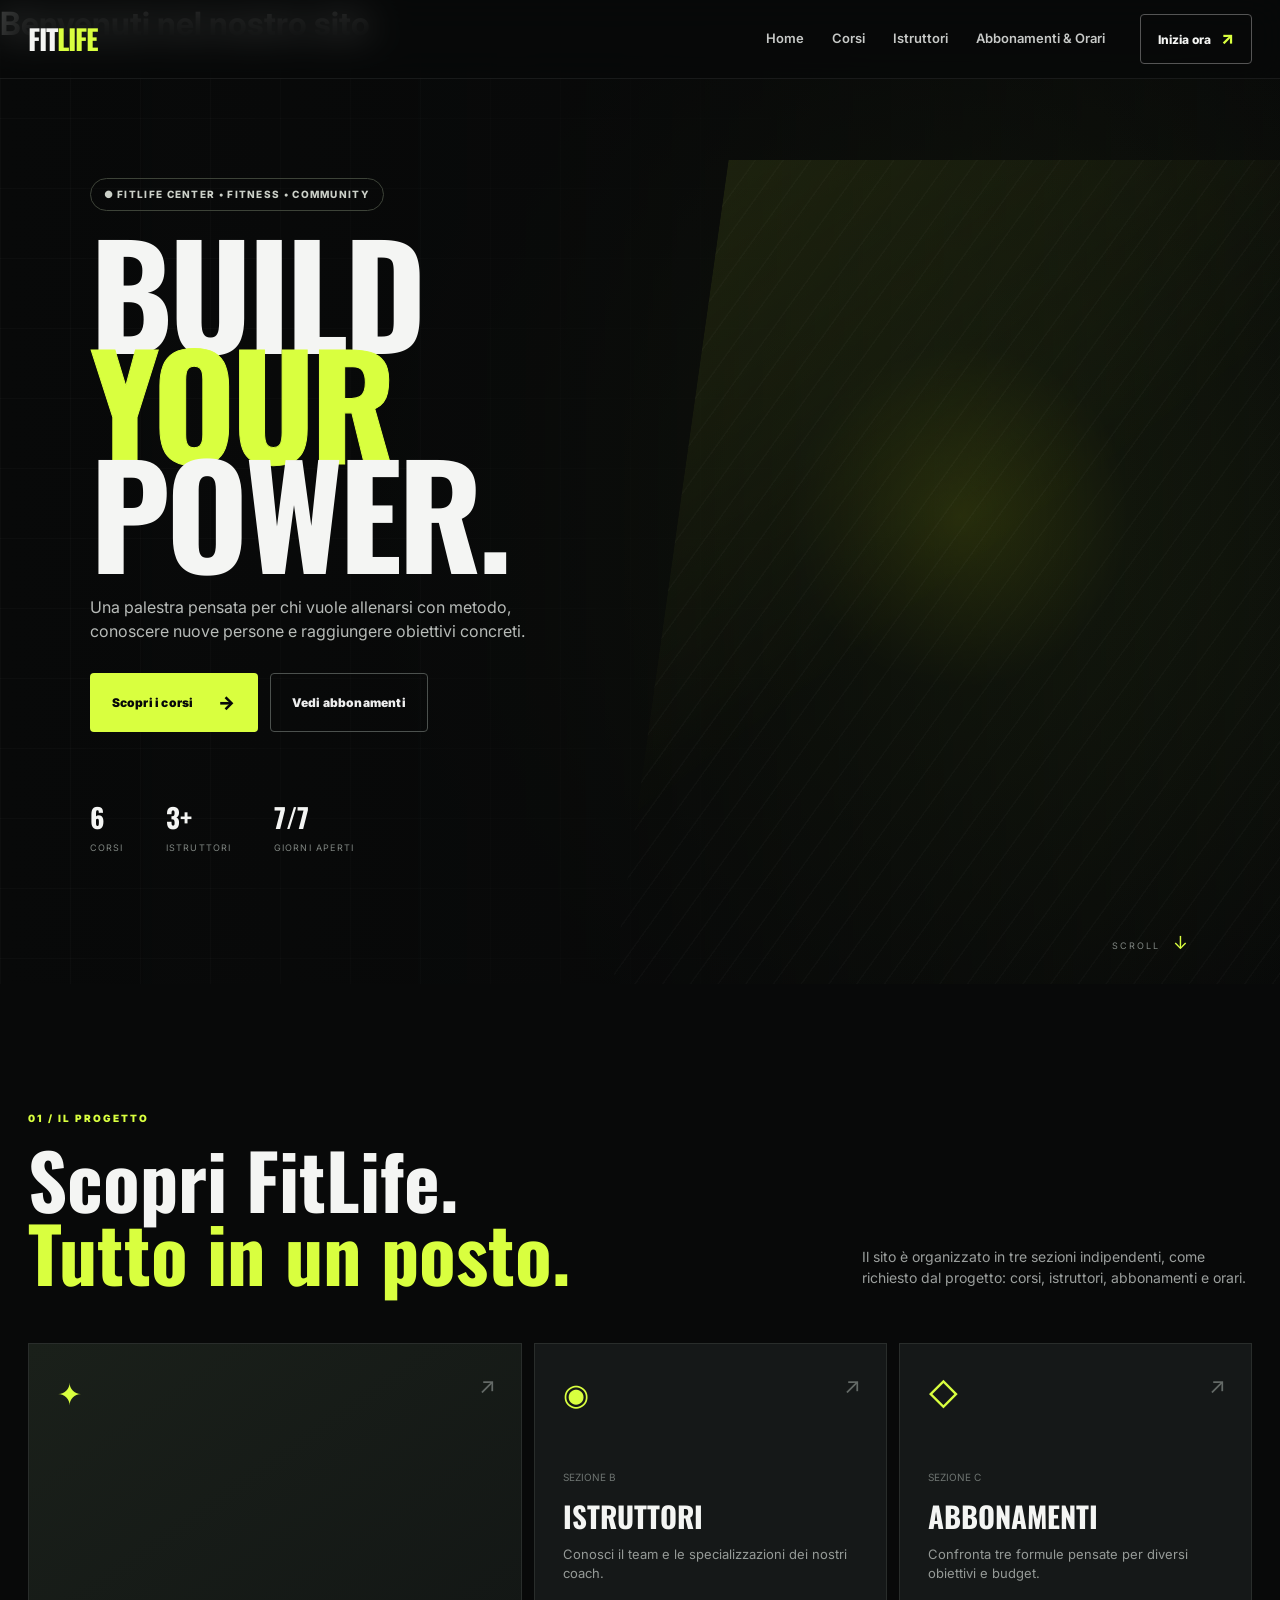
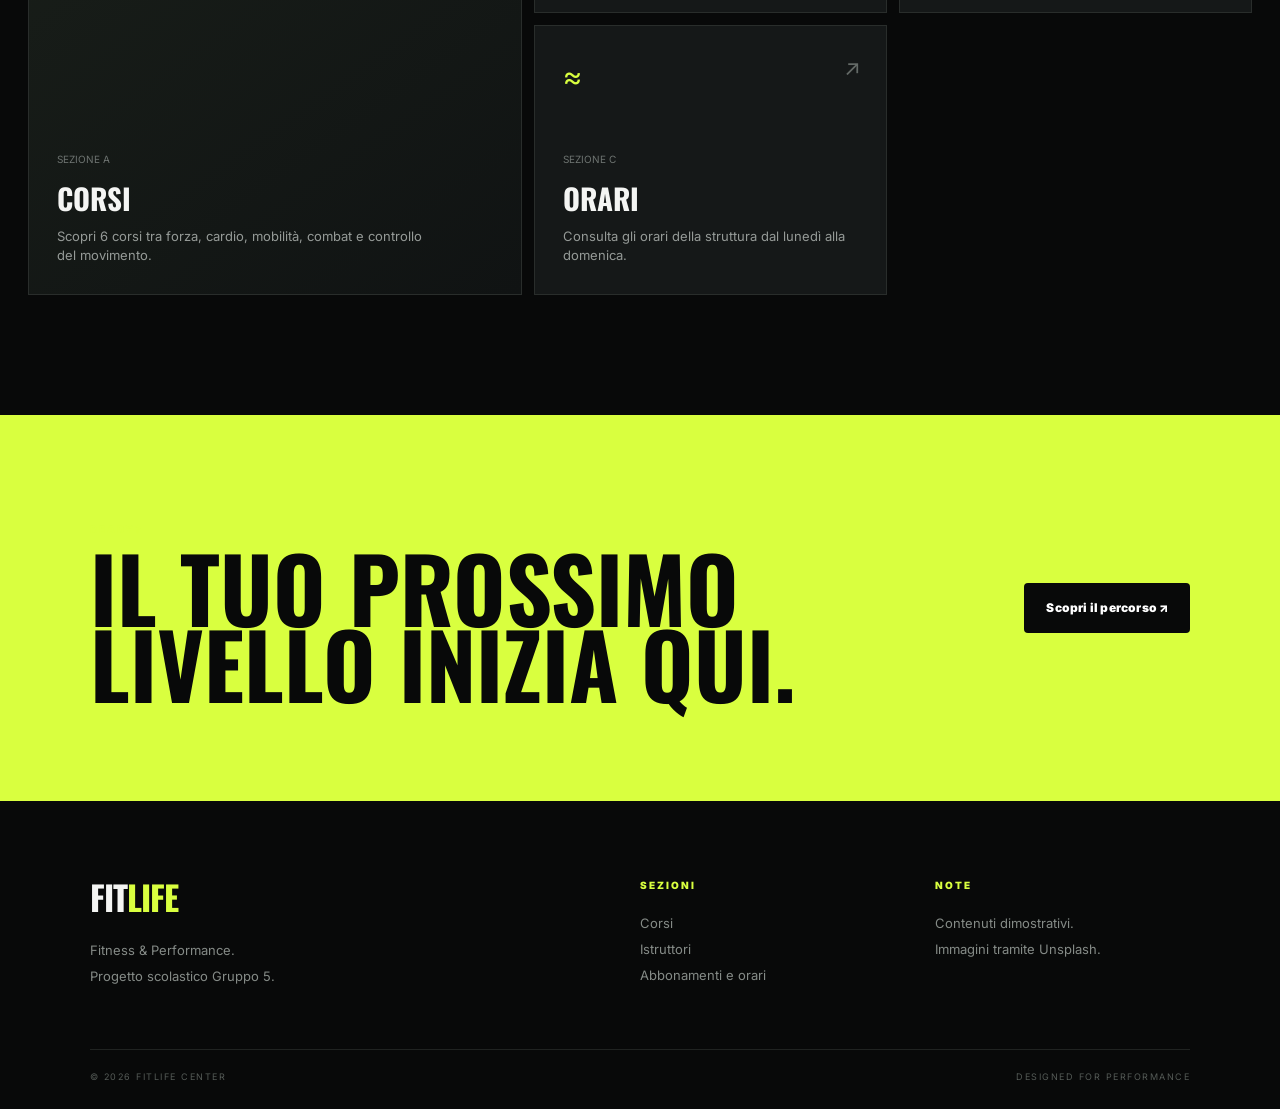
==== index.html @ c0fb62fa "Risolto conflitto sul titolo" ====
<!DOCTYPE html>
<html lang="it"><head><meta charset="UTF-8"><meta name="viewport" content="width=device-width, initial-scale=1.0"><meta name="description" content="FitLife Center: corsi, istruttori, abbonamenti e orari della palestra."><title>FitLife Center — Fitness & Performance</title><link rel="preconnect" href="https://fonts.googleapis.com"><link rel="preconnect" href="https://fonts.gstatic.com" crossorigin><link href="https://fonts.googleapis.com/css2?family=Inter:wght@400;500;600;700;800;900&family=Oswald:wght@500;600;700&display=swap" rel="stylesheet"><link rel="stylesheet" href="style.css"></head><body>
<header class="header"><nav class="nav"><a href="index.html" class="brand">FIT<span>LIFE</span></a><div class="nav-links" id="navLinks"><a href="index.html">Home</a><a href="sezione-a.html">Corsi</a><a href="sezione-b.html">Istruttori</a><a href="sezione-c.html">Abbonamenti & Orari</a></div><a class="nav-cta" href="sezione-c.html">Inizia ora <span>↗</span></a><button class="hamburger" id="hamburger">☰</button></nav></header>
<main>
<h1>Benvenuti nel nostro sito</h1>
<section id="home" class="hero"><div class="hero-grid"></div><div class="hero-content"><div class="pill">● FITLIFE CENTER • FITNESS • COMMUNITY</div><h1>BUILD<br><em>YOUR</em><br>POWER.</h1><p>Una palestra pensata per chi vuole allenarsi con metodo, conoscere nuove persone e raggiungere obiettivi concreti.</p><div class="hero-buttons"><a class="btn btn-primary" href="sezione-a.html">Scopri i corsi <span>→</span></a><a class="btn btn-ghost" href="sezione-c.html">Vedi abbonamenti</a></div><div class="hero-stats"><div><strong>6</strong><span>CORSI</span></div><div><strong>3+</strong><span>ISTRUTTORI</span></div><div><strong>7/7</strong><span>GIORNI APERTI</span></div></div></div><div class="scroll">SCROLL <span>↓</span></div></section>
<section class="section services"><div class="section-head"><div><small>01 / IL PROGETTO</small><h2>Scopri FitLife.<br><span>Tutto in un posto.</span></h2></div><p>Il sito è organizzato in tre sezioni indipendenti, come richiesto dal progetto: corsi, istruttori, abbonamenti e orari.</p></div><div class="service-grid"><a class="service-card large" href="sezione-a.html"><div class="service-icon">✦</div><div><small>SEZIONE A</small><h3>CORSI</h3><p>Scopri 6 corsi tra forza, cardio, mobilità, combat e controllo del movimento.</p></div><span class="arrow">↗</span></a><a class="service-card" href="sezione-b.html"><div class="service-icon">◉</div><div><small>SEZIONE B</small><h3>ISTRUTTORI</h3><p>Conosci il team e le specializzazioni dei nostri coach.</p></div><span class="arrow">↗</span></a><a class="service-card" href="sezione-c.html"><div class="service-icon">◇</div><div><small>SEZIONE C</small><h3>ABBONAMENTI</h3><p>Confronta tre formule pensate per diversi obiettivi e budget.</p></div><span class="arrow">↗</span></a><a class="service-card" href="sezione-c.html"><div class="service-icon">≈</div><div><small>SEZIONE C</small><h3>ORARI</h3><p>Consulta gli orari della struttura dal lunedì alla domenica.</p></div><span class="arrow">↗</span></a></div></section>
<section class="banner"><div><small>READY?</small><h2>IL TUO PROSSIMO<br><em>LIVELLO INIZIA QUI.</em></h2></div><a class="btn btn-dark" href="sezione-c.html">Scopri il percorso ↗</a></section></main>
<footer><div class="footer-main"><div><a class="brand" href="index.html">FIT<span>LIFE</span></a><p>Fitness & Performance.<br>Progetto scolastico Gruppo 5.</p></div><div><small>SEZIONI</small><p><a href="sezione-a.html">Corsi</a><br><a href="sezione-b.html">Istruttori</a><br><a href="sezione-c.html">Abbonamenti e orari</a></p></div><div><small>NOTE</small><p>Contenuti dimostrativi.<br>Immagini tramite Unsplash.</p></div></div><div class="footer-bottom"><span>© 2026 FITLIFE CENTER</span><span>DESIGNED FOR PERFORMANCE</span></div></footer><script src="script.js"></script></body></html>
---- style.css ----
*{box-sizing:border-box;margin:0;padding:0}
:root{--lime:#d9ff3f;--black:#080909;--dark:#101212;--card:#151818;--muted:#9b9f9d;--line:#292d2b}
html{scroll-behavior:smooth}
body{font-family:Inter,Arial,sans-serif;background:var(--black);color:#f4f5f3;line-height:1.5}
a{text-decoration:none;color:inherit}
.header{position:fixed;top:0;width:100%;z-index:20;background:rgba(8,9,9,.72);backdrop-filter:blur(18px);border-bottom:1px solid rgba(255,255,255,.07)}
.nav{max-width:1280px;margin:auto;height:78px;padding:0 28px;display:flex;align-items:center;gap:35px}
.brand{font-family:Oswald,sans-serif;font-size:28px;font-weight:700;letter-spacing:-1px}
.brand span{color:var(--lime)}
.nav-links{display:flex;gap:28px;margin-left:auto}
.nav-links a{font-size:13px;font-weight:600;color:#c7c9c7;transition:.2s}
.nav-links a:hover{color:var(--lime)}
.nav-cta{border:1px solid #555;padding:11px 17px;border-radius:4px;font-size:12px;font-weight:800}
.nav-cta span{color:var(--lime);font-size:17px;margin-left:7px}
.hamburger{display:none;background:none;color:#fff;border:0;font-size:25px}

.hero{min-height:100vh;position:relative;overflow:hidden;display:flex;align-items:center;padding:130px 7%;background:linear-gradient(90deg,#080909 0%,rgba(8,9,9,.78) 43%,rgba(8,9,9,.18) 100%),radial-gradient(circle at 75% 50%,#3d470e 0,#151b0d 16%,#080909 55%)}
.hero:after{content:"";position:absolute;right:-10%;top:12%;width:58%;height:95%;background:linear-gradient(140deg,rgba(217,255,63,.14),transparent 45%),repeating-linear-gradient(120deg,transparent 0 22px,rgba(255,255,255,.035) 23px 24px);transform:skewX(-8deg);opacity:.65}
.hero-grid{position:absolute;inset:0;background-image:linear-gradient(rgba(255,255,255,.025) 1px,transparent 1px),linear-gradient(90deg,rgba(255,255,255,.025) 1px,transparent 1px);background-size:70px 70px;mask-image:linear-gradient(90deg,black,transparent 80%)}
.hero-content{position:relative;z-index:2;max-width:720px}
.pill{display:inline-block;border:1px solid #3d4338;padding:8px 13px;border-radius:30px;font-size:10px;font-weight:800;letter-spacing:1.3px;color:#cbd0c8;margin-bottom:25px}
.hero h1{font-family:Oswald,sans-serif;font-size:clamp(75px,11vw,155px);line-height:.78;letter-spacing:-4px}
.hero h1 em{font-style:normal;color:var(--lime);-webkit-text-stroke:1px var(--lime)}
.hero-content>p{color:#b7bbb8;max-width:500px;margin:30px 0;font-size:16px}
.hero-buttons{display:flex;gap:12px;flex-wrap:wrap}
.btn{display:inline-flex;align-items:center;justify-content:center;padding:15px 21px;border-radius:4px;font-size:12px;font-weight:900;letter-spacing:.2px;border:1px solid transparent;cursor:pointer}
.btn-primary{background:var(--lime);color:#080909}
.btn-primary:hover{background:#efffa2}
.btn-primary span{margin-left:25px;font-size:18px}
.btn-ghost{border-color:#4c514e;color:#eee}
.btn-ghost:hover{border-color:var(--lime);color:var(--lime)}
.hero-stats{display:flex;gap:42px;margin-top:65px}
.hero-stats div{display:flex;flex-direction:column}
.hero-stats strong{font-family:Oswald;font-size:27px}
.hero-stats span{font-size:9px;color:#7f8581;letter-spacing:1.2px;margin-top:3px}
.scroll{position:absolute;bottom:28px;right:7%;font-size:9px;letter-spacing:2px;color:#7f8581;z-index:3}
.scroll span{color:var(--lime);font-size:18px;margin-left:8px}

.section{max-width:1280px;margin:auto;padding:120px 28px}
.section-head{display:flex;justify-content:space-between;gap:60px;align-items:end;margin-bottom:55px}
.section-head>div{min-width:50%}
.section-head small,.hours small,.banner small,footer small{color:var(--lime);font-size:10px;font-weight:900;letter-spacing:2px}
.section-head h2,.hours h2{font-family:Oswald;font-size:clamp(45px,6vw,76px);line-height:.95;margin-top:15px}
.section-head h2 span,.hours h2 span{color:var(--lime)}
.section-head>p{max-width:390px;color:var(--muted);font-size:14px}
.centered{align-items:end}
.service-grid{display:grid;grid-template-columns:1.4fr 1fr 1fr;gap:12px}
.service-card{position:relative;min-height:270px;background:var(--card);border:1px solid var(--line);padding:28px;display:flex;flex-direction:column;justify-content:space-between;overflow:hidden;transition:.3s}
.service-card.large{grid-row:span 2;min-height:552px;background:linear-gradient(145deg,#1a201a,#101313)}
.service-card:hover{transform:translateY(-5px);border-color:#69733c}
.service-card:after{content:"";position:absolute;width:220px;height:220px;border-radius:50%;background:var(--lime);filter:blur(90px);opacity:0;right:-80px;bottom:-100px;transition:.4s}
.service-card:hover:after{opacity:.13}
.service-icon{font-size:30px;color:var(--lime)}
.service-card small{color:#6e7471;font-size:10px}
.service-card h3{font-family:Oswald;font-size:29px;margin:7px 0}
.service-card p{color:#959a97;font-size:13px;max-width:380px}
.arrow{position:absolute;right:25px;top:25px;font-size:22px;color:#646a67}

.pricing{background:#0c0e0e}
.pricing-grid{display:grid;grid-template-columns:repeat(3,1fr);gap:14px}
.price-card{position:relative;background:#141717;border:1px solid #292d2b;padding:30px;min-height:510px;display:flex;flex-direction:column}
.price-card.featured{background:linear-gradient(145deg,#20271a,#141717);border-color:#74832e}
.popular{position:absolute;top:0;right:25px;background:var(--lime);color:#0a0b0b;padding:7px 12px;font-size:9px;font-weight:900}
.price-top{display:flex;justify-content:space-between;color:var(--lime);font-family:Oswald;font-size:25px}
.price-top b{color:#454a47;font-size:13px}
.price-desc{color:#878d89;font-size:13px;margin:25px 0 10px;min-height:42px}
.price{font-family:Oswald;font-size:57px;margin-bottom:22px}
.price small{font-family:Inter;font-size:12px;color:#7c827f}
.price-card ul{list-style:none;border-top:1px solid #2b2f2d;padding-top:17px;color:#bdc1be;font-size:13px}
.price-card li{padding:7px 0}
.price-card li::first-letter{color:var(--lime)}
.choose{margin-top:auto;width:100%;padding:14px;background:transparent;border:1px solid #555b57;color:#fff;font-weight:800;cursor:pointer}
.featured .choose{background:var(--lime);color:#080909;border-color:var(--lime)}
.choose span{float:right;font-size:18px}
.choose:hover{border-color:var(--lime);color:var(--lime)}
.featured .choose:hover{color:#080909;background:#efffa2}

.hours{padding:120px 28px;background:linear-gradient(120deg,#131714,#090a0a)}
.hours-inner{max-width:1280px;margin:auto;display:grid;grid-template-columns:1fr 1fr;gap:100px;align-items:center}
.hours p{color:#929894;max-width:430px;margin:28px 0}
.open-now{display:inline-flex;align-items:center;gap:10px;border:1px solid #383d3a;padding:11px 14px;font-size:10px;letter-spacing:1px}
.open-now i{width:7px;height:7px;background:var(--lime);border-radius:50%;box-shadow:0 0 12px var(--lime)}
.open-now strong{color:#fff;margin-left:8px}
.schedule{border-top:1px solid #363a37}
.schedule div{display:flex;justify-content:space-between;padding:17px 5px;border-bottom:1px solid #282c29;font-size:13px}
.schedule b{color:#e4e7e4}

.banner{padding:100px 7%;display:flex;align-items:center;justify-content:space-between;gap:40px;background:var(--lime);color:#080909}
.banner h2{font-family:Oswald;font-size:clamp(50px,7vw,95px);line-height:.85;margin-top:10px}
.banner h2 em{font-style:normal}
.btn-dark{background:#080909;color:#fff}
.btn-dark:hover{background:#272a28}

footer{background:#080909;padding:70px 7% 25px}
.footer-main{max-width:1280px;margin:auto;display:grid;grid-template-columns:2fr 1fr 1fr;gap:40px}
footer .brand{font-size:34px}
footer p{color:#858b87;font-size:13px;margin-top:15px;line-height:2}
.footer-bottom{max-width:1280px;margin:60px auto 0;padding-top:20px;border-top:1px solid #202321;display:flex;justify-content:space-between;color:#555b57;font-size:9px;letter-spacing:1.5px}

.modal{display:none;position:fixed;inset:0;background:rgba(0,0,0,.82);backdrop-filter:blur(8px);z-index:50;align-items:center;justify-content:center;padding:20px}
.modal.show{display:flex}
.modal-box{position:relative;width:min(500px,100%);background:#171a19;border:1px solid #414640;padding:38px}
.modal-box h2{font-family:Oswald;font-size:48px;margin:10px 0}
.modal-box h2 span{color:var(--lime)}
.modal-box p{color:#929793;font-size:13px;margin-bottom:20px}
.close{position:absolute;right:18px;top:12px;border:0;background:none;color:white;font-size:30px;cursor:pointer}
.modal-box input{width:100%;padding:14px;margin:5px 0;background:#0d0f0e;border:1px solid #343936;color:#fff;outline:none}
.modal-box input:focus{border-color:var(--lime)}
.modal-box .btn{width:100%;margin-top:10px}
#success{color:var(--lime);font-size:13px;margin-top:15px}

@media(max-width:850px){
.nav-links{display:none;position:absolute;top:78px;left:0;width:100%;padding:25px;background:#0a0b0b;flex-direction:column}
.nav-links.open{display:flex}.nav-cta{display:none}.hamburger{display:block;margin-left:auto}
.hero{padding:120px 25px 80px}.hero h1{font-size:80px}.hero-stats{gap:18px}.hero-stats strong{font-size:22px}
.section{padding:85px 20px}.section-head{display:block}.section-head>p{margin-top:25px}.service-grid{grid-template-columns:1fr}.service-card.large{grid-row:auto;min-height:300px}
.pricing-grid{grid-template-columns:1fr}.price-card{min-height:450px}.hours-inner{grid-template-columns:1fr;gap:50px}.banner{display:block;padding:80px 25px}.banner .btn{margin-top:30px}
.footer-main{grid-template-columns:1fr 1fr}.footer-main>div:first-child{grid-column:1/-1}
}
@media(max-width:500px){
.hero h1{font-size:67px;letter-spacing:-2px}.hero-stats{display:grid;grid-template-columns:1fr 1fr}.hero-stats div:last-child{display:none}
.footer-main{grid-template-columns:1fr}.footer-main>div:first-child{grid-column:auto}.footer-bottom{display:block}.footer-bottom span{display:block;margin:5px 0}
}
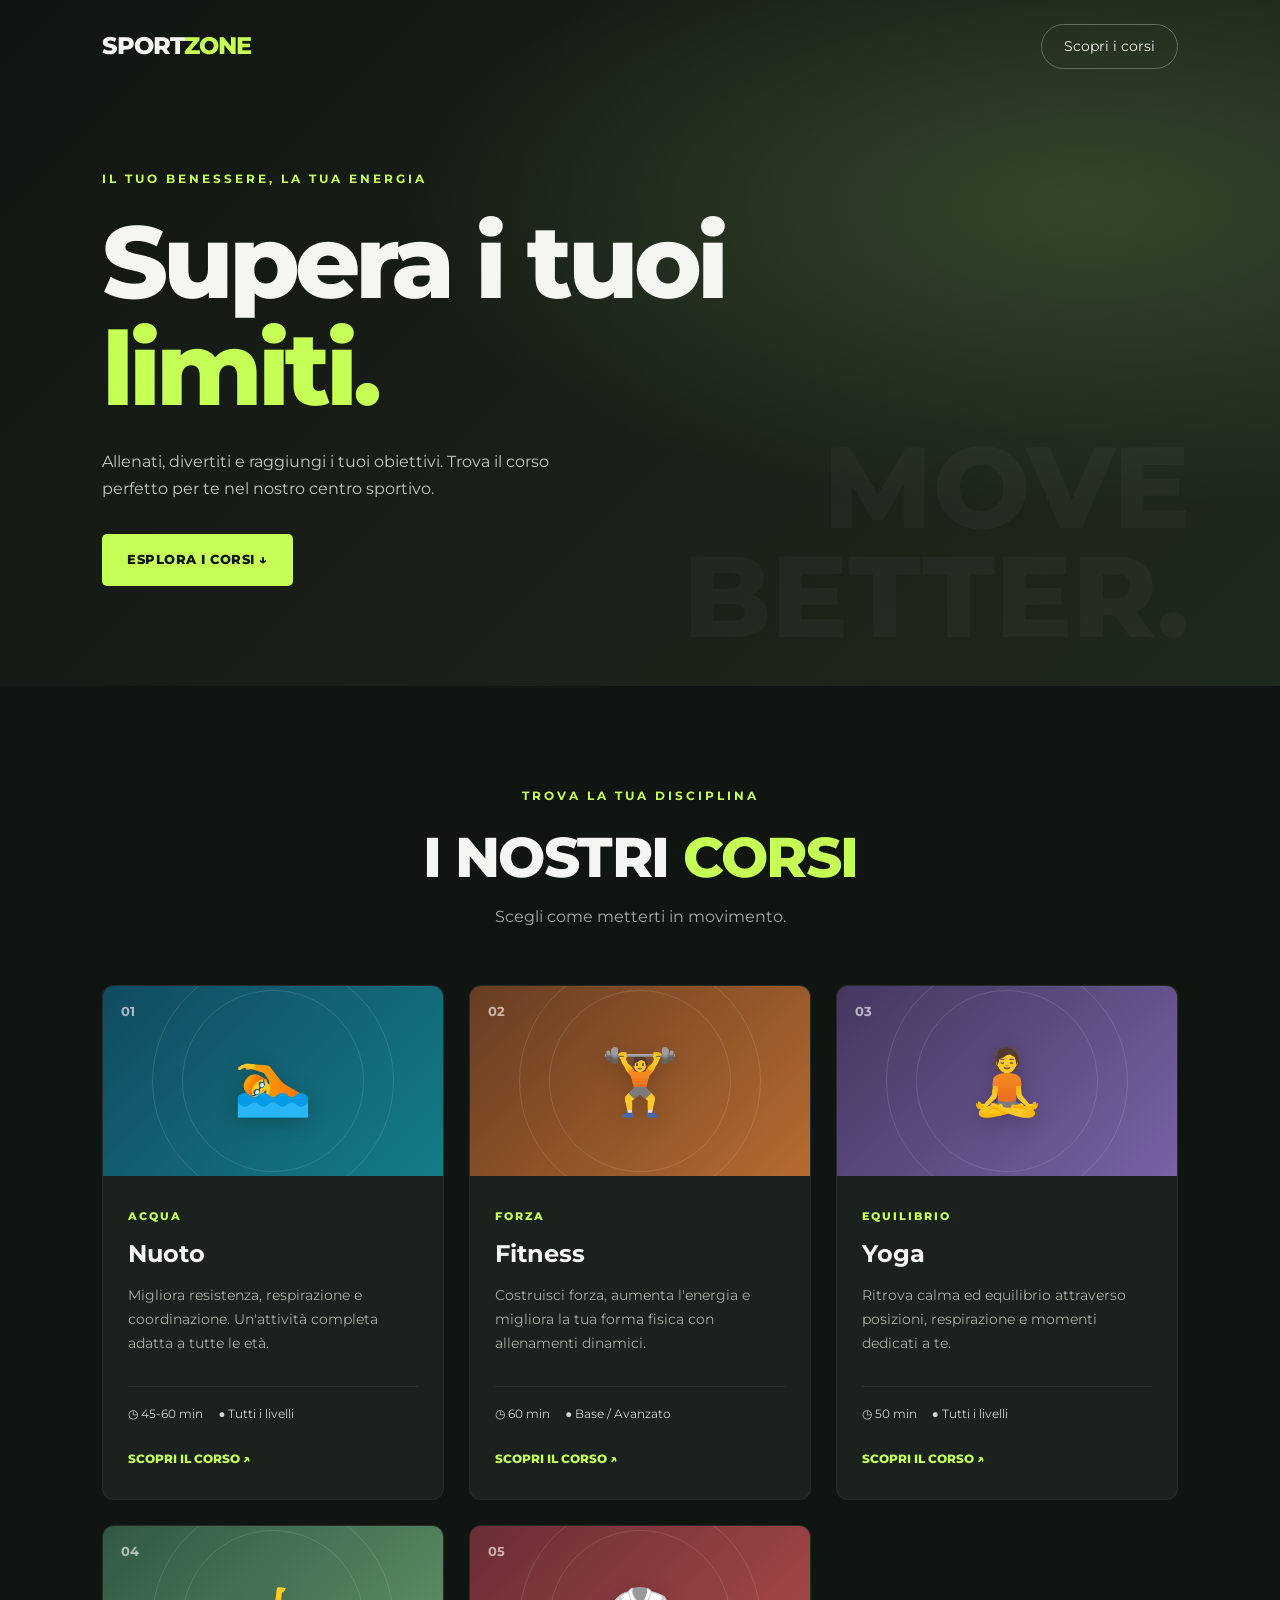
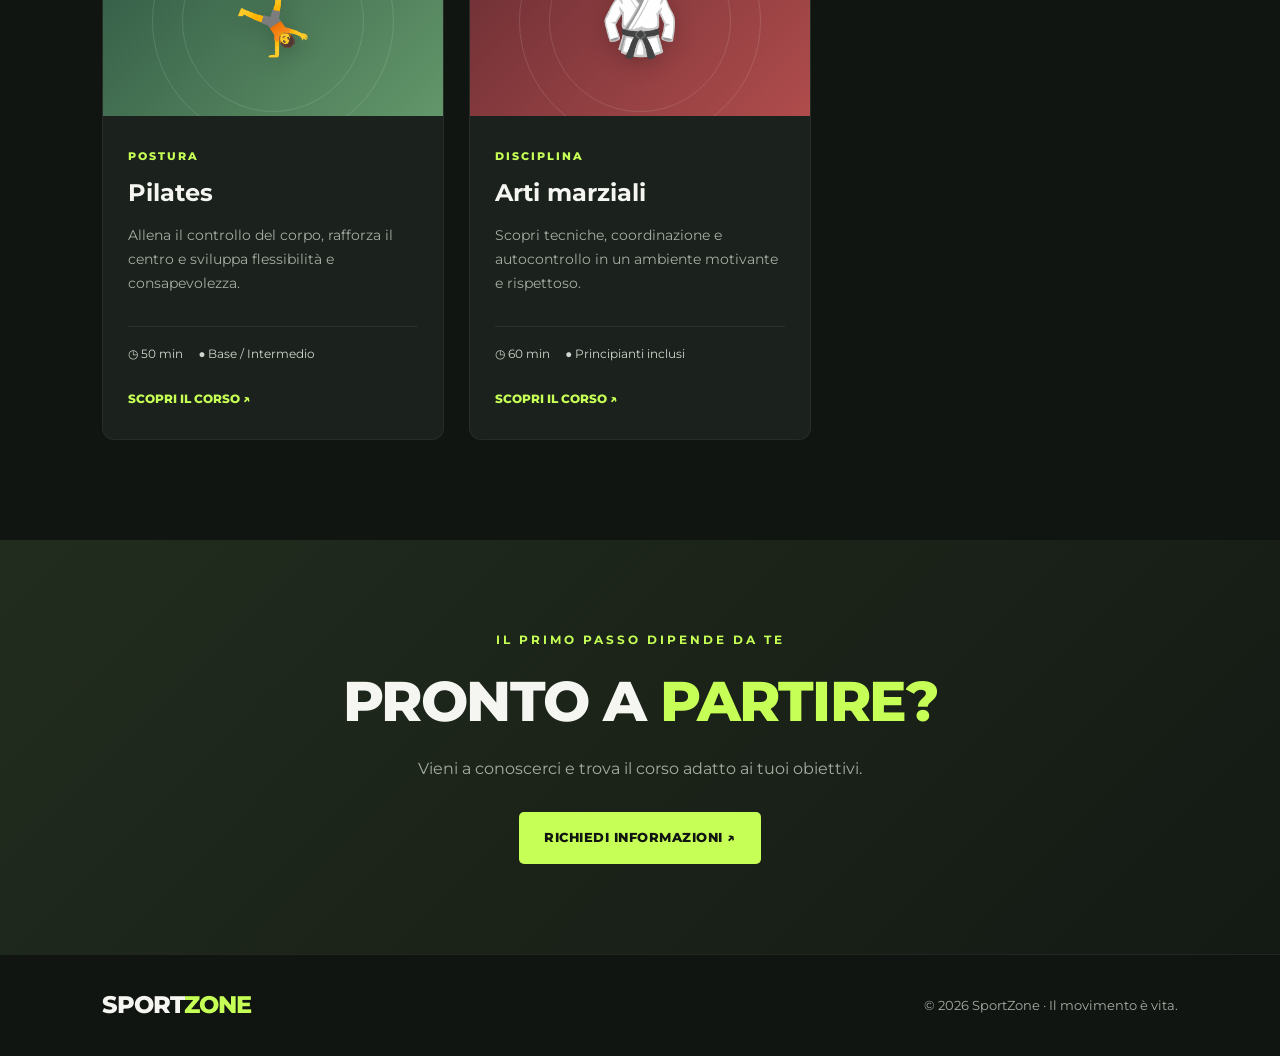
==== commit 4ce093f4: "Add files via upload" ====
--- a/index.html
+++ b/index.html
@@ -1,9 +1,164 @@
-<!DOCTYPE html>
-<html lang="it"><head><meta charset="UTF-8"><meta name="viewport" content="width=device-width, initial-scale=1.0"><meta name="description" content="FitLife Center: corsi, istruttori, abbonamenti e orari della palestra."><title>FitLife Center — Fitness & Performance</title><link rel="preconnect" href="https://fonts.googleapis.com"><link rel="preconnect" href="https://fonts.gstatic.com" crossorigin><link href="https://fonts.googleapis.com/css2?family=Inter:wght@400;500;600;700;800;900&family=Oswald:wght@500;600;700&display=swap" rel="stylesheet"><link rel="stylesheet" href="style.css"></head><body>
-<header class="header"><nav class="nav"><a href="index.html" class="brand">FIT<span>LIFE</span></a><div class="nav-links" id="navLinks"><a href="index.html">Home</a><a href="sezione-a.html">Corsi</a><a href="sezione-b.html">Istruttori</a><a href="sezione-c.html">Abbonamenti & Orari</a></div><a class="nav-cta" href="sezione-c.html">Inizia ora <span>↗</span></a><button class="hamburger" id="hamburger">☰</button></nav></header>
-<main>
-<h1>Benvenuti nel nostro sito</h1>
-<section id="home" class="hero"><div class="hero-grid"></div><div class="hero-content"><div class="pill">● FITLIFE CENTER • FITNESS • COMMUNITY</div><h1>BUILD<br><em>YOUR</em><br>POWER.</h1><p>Una palestra pensata per chi vuole allenarsi con metodo, conoscere nuove persone e raggiungere obiettivi concreti.</p><div class="hero-buttons"><a class="btn btn-primary" href="sezione-a.html">Scopri i corsi <span>→</span></a><a class="btn btn-ghost" href="sezione-c.html">Vedi abbonamenti</a></div><div class="hero-stats"><div><strong>6</strong><span>CORSI</span></div><div><strong>3+</strong><span>ISTRUTTORI</span></div><div><strong>7/7</strong><span>GIORNI APERTI</span></div></div></div><div class="scroll">SCROLL <span>↓</span></div></section>
-<section class="section services"><div class="section-head"><div><small>01 / IL PROGETTO</small><h2>Scopri FitLife.<br><span>Tutto in un posto.</span></h2></div><p>Il sito è organizzato in tre sezioni indipendenti, come richiesto dal progetto: corsi, istruttori, abbonamenti e orari.</p></div><div class="service-grid"><a class="service-card large" href="sezione-a.html"><div class="service-icon">✦</div><div><small>SEZIONE A</small><h3>CORSI</h3><p>Scopri 6 corsi tra forza, cardio, mobilità, combat e controllo del movimento.</p></div><span class="arrow">↗</span></a><a class="service-card" href="sezione-b.html"><div class="service-icon">◉</div><div><small>SEZIONE B</small><h3>ISTRUTTORI</h3><p>Conosci il team e le specializzazioni dei nostri coach.</p></div><span class="arrow">↗</span></a><a class="service-card" href="sezione-c.html"><div class="service-icon">◇</div><div><small>SEZIONE C</small><h3>ABBONAMENTI</h3><p>Confronta tre formule pensate per diversi obiettivi e budget.</p></div><span class="arrow">↗</span></a><a class="service-card" href="sezione-c.html"><div class="service-icon">≈</div><div><small>SEZIONE C</small><h3>ORARI</h3><p>Consulta gli orari della struttura dal lunedì alla domenica.</p></div><span class="arrow">↗</span></a></div></section>
-<section class="banner"><div><small>READY?</small><h2>IL TUO PROSSIMO<br><em>LIVELLO INIZIA QUI.</em></h2></div><a class="btn btn-dark" href="sezione-c.html">Scopri il percorso ↗</a></section></main>
-<footer><div class="footer-main"><div><a class="brand" href="index.html">FIT<span>LIFE</span></a><p>Fitness & Performance.<br>Progetto scolastico Gruppo 5.</p></div><div><small>SEZIONI</small><p><a href="sezione-a.html">Corsi</a><br><a href="sezione-b.html">Istruttori</a><br><a href="sezione-c.html">Abbonamenti e orari</a></p></div><div><small>NOTE</small><p>Contenuti dimostrativi.<br>Immagini tramite Unsplash.</p></div></div><div class="footer-bottom"><span>© 2026 FITLIFE CENTER</span><span>DESIGNED FOR PERFORMANCE</span></div></footer><script src="script.js"></script></body></html>+<!DOCTYPE html>
+<html lang="it">
+<head>
+  <meta charset="UTF-8">
+  <meta name="viewport" content="width=device-width, initial-scale=1.0">
+  <title>SportZone | Centro Sportivo</title>
+  <link rel="stylesheet" href="style.css">
+  <script src="script.js" defer></script>
+  <link href="https://fonts.googleapis.com/css2?family=Montserrat:wght@400;500;600;700;800&display=swap" rel="stylesheet">
+</head>
+<body>
+
+  <header class="hero">
+    <nav class="navbar">
+      <a href="#" class="logo">SPORT<span>ZONE</span></a>
+      <a href="#corsi" class="nav-button">Scopri i corsi</a>
+    </nav>
+
+    <div class="hero-content">
+      <p class="eyebrow">IL TUO BENESSERE, LA TUA ENERGIA</p>
+      <h1>Supera i tuoi<br><span>limiti.</span></h1>
+      <p class="hero-description">
+        Allenati, divertiti e raggiungi i tuoi obiettivi.
+        Trova il corso perfetto per te nel nostro centro sportivo.
+      </p>
+      <a href="#corsi" class="main-button">ESPLORA I CORSI ↓</a>
+    </div>
+
+    <div class="hero-decoration">MOVE<br>BETTER.</div>
+  </header>
+
+  <main>
+    <section id="corsi" class="courses-section">
+      <div class="section-heading">
+        <p class="eyebrow">TROVA LA TUA DISCIPLINA</p>
+        <h2>I NOSTRI <span>CORSI</span></h2>
+        <p>Scegli come metterti in movimento.</p>
+      </div>
+
+      <div class="courses-grid">
+
+        <article class="course-card">
+          <div class="course-image swimming">
+            <span class="course-number">01</span>
+            <span class="course-icon">🏊</span>
+          </div>
+          <div class="course-info">
+            <span class="category">ACQUA</span>
+            <h3>Nuoto</h3>
+            <p>Migliora resistenza, respirazione e coordinazione. Un'attività completa adatta a tutte le età.</p>
+            <div class="course-details">
+              <span>◷ 45-60 min</span>
+              <span>● Tutti i livelli</span>
+            </div>
+            <button class="details-button" data-course="nuoto">SCOPRI IL CORSO ↗</button>
+            <div class="extra-details" id="nuoto">
+              <p><strong>Cosa imparerai:</strong> tecnica degli stili, controllo del respiro e sicurezza in acqua.</p>
+              <p><strong>Ideale per:</strong> bambini, adulti e principianti.</p>
+            </div>
+          </div>
+        </article>
+
+        <article class="course-card">
+          <div class="course-image fitness">
+            <span class="course-number">02</span>
+            <span class="course-icon">🏋️</span>
+          </div>
+          <div class="course-info">
+            <span class="category">FORZA</span>
+            <h3>Fitness</h3>
+            <p>Costruisci forza, aumenta l'energia e migliora la tua forma fisica con allenamenti dinamici.</p>
+            <div class="course-details">
+              <span>◷ 60 min</span>
+              <span>● Base / Avanzato</span>
+            </div>
+            <button class="details-button" data-course="fitness">SCOPRI IL CORSO ↗</button>
+            <div class="extra-details" id="fitness">
+              <p><strong>Cosa farai:</strong> esercizi di forza, circuiti e attività cardiovascolare.</p>
+              <p><strong>Ideale per:</strong> chi vuole sentirsi più forte e attivo.</p>
+            </div>
+          </div>
+        </article>
+
+        <article class="course-card">
+          <div class="course-image yoga">
+            <span class="course-number">03</span>
+            <span class="course-icon">🧘</span>
+          </div>
+          <div class="course-info">
+            <span class="category">EQUILIBRIO</span>
+            <h3>Yoga</h3>
+            <p>Ritrova calma ed equilibrio attraverso posizioni, respirazione e momenti dedicati a te.</p>
+            <div class="course-details">
+              <span>◷ 50 min</span>
+              <span>● Tutti i livelli</span>
+            </div>
+            <button class="details-button" data-course="yoga">SCOPRI IL CORSO ↗</button>
+            <div class="extra-details" id="yoga">
+              <p><strong>Cosa farai:</strong> posizioni, tecniche di respirazione e rilassamento.</p>
+              <p><strong>Ideale per:</strong> chi cerca mobilità, concentrazione e benessere.</p>
+            </div>
+          </div>
+        </article>
+
+        <article class="course-card">
+          <div class="course-image pilates">
+            <span class="course-number">04</span>
+            <span class="course-icon">🤸</span>
+          </div>
+          <div class="course-info">
+            <span class="category">POSTURA</span>
+            <h3>Pilates</h3>
+            <p>Allena il controllo del corpo, rafforza il centro e sviluppa flessibilità e consapevolezza.</p>
+            <div class="course-details">
+              <span>◷ 50 min</span>
+              <span>● Base / Intermedio</span>
+            </div>
+            <button class="details-button" data-course="pilates">SCOPRI IL CORSO ↗</button>
+            <div class="extra-details" id="pilates">
+              <p><strong>Cosa farai:</strong> esercizi controllati, respirazione e stabilizzazione del tronco.</p>
+              <p><strong>Ideale per:</strong> chi desidera lavorare su postura e mobilità.</p>
+            </div>
+          </div>
+        </article>
+
+        <article class="course-card">
+          <div class="course-image martial">
+            <span class="course-number">05</span>
+            <span class="course-icon">🥋</span>
+          </div>
+          <div class="course-info">
+            <span class="category">DISCIPLINA</span>
+            <h3>Arti marziali</h3>
+            <p>Scopri tecniche, coordinazione e autocontrollo in un ambiente motivante e rispettoso.</p>
+            <div class="course-details">
+              <span>◷ 60 min</span>
+              <span>● Principianti inclusi</span>
+            </div>
+            <button class="details-button" data-course="martial">SCOPRI IL CORSO ↗</button>
+            <div class="extra-details" id="martial">
+              <p><strong>Cosa imparerai:</strong> tecniche di base, equilibrio, coordinazione e disciplina.</p>
+              <p><strong>Ideale per:</strong> ragazzi e adulti che vogliono mettersi alla prova.</p>
+            </div>
+          </div>
+        </article>
+
+      </div>
+    </section>
+
+    <section class="cta-section">
+      <p class="eyebrow">IL PRIMO PASSO DIPENDE DA TE</p>
+      <h2>PRONTO A <span>PARTIRE?</span></h2>
+      <p>Vieni a conoscerci e trova il corso adatto ai tuoi obiettivi.</p>
+      <a href="mailto:info@sportzone.it" class="main-button">RICHIEDI INFORMAZIONI ↗</a>
+    </section>
+  </main>
+
+  <footer>
+    <a href="#" class="logo">SPORT<span>ZONE</span></a>
+    <p>© <span id="year"></span> SportZone · Il movimento è vita.</p>
+  </footer>
+
+</body>
+</html>
--- a/style.css
+++ b/style.css
@@ -1,123 +1,410 @@
-*{box-sizing:border-box;margin:0;padding:0}
-:root{--lime:#d9ff3f;--black:#080909;--dark:#101212;--card:#151818;--muted:#9b9f9d;--line:#292d2b}
-html{scroll-behavior:smooth}
-body{font-family:Inter,Arial,sans-serif;background:var(--black);color:#f4f5f3;line-height:1.5}
-a{text-decoration:none;color:inherit}
-.header{position:fixed;top:0;width:100%;z-index:20;background:rgba(8,9,9,.72);backdrop-filter:blur(18px);border-bottom:1px solid rgba(255,255,255,.07)}
-.nav{max-width:1280px;margin:auto;height:78px;padding:0 28px;display:flex;align-items:center;gap:35px}
-.brand{font-family:Oswald,sans-serif;font-size:28px;font-weight:700;letter-spacing:-1px}
-.brand span{color:var(--lime)}
-.nav-links{display:flex;gap:28px;margin-left:auto}
-.nav-links a{font-size:13px;font-weight:600;color:#c7c9c7;transition:.2s}
-.nav-links a:hover{color:var(--lime)}
-.nav-cta{border:1px solid #555;padding:11px 17px;border-radius:4px;font-size:12px;font-weight:800}
-.nav-cta span{color:var(--lime);font-size:17px;margin-left:7px}
-.hamburger{display:none;background:none;color:#fff;border:0;font-size:25px}
-
-.hero{min-height:100vh;position:relative;overflow:hidden;display:flex;align-items:center;padding:130px 7%;background:linear-gradient(90deg,#080909 0%,rgba(8,9,9,.78) 43%,rgba(8,9,9,.18) 100%),radial-gradient(circle at 75% 50%,#3d470e 0,#151b0d 16%,#080909 55%)}
-.hero:after{content:"";position:absolute;right:-10%;top:12%;width:58%;height:95%;background:linear-gradient(140deg,rgba(217,255,63,.14),transparent 45%),repeating-linear-gradient(120deg,transparent 0 22px,rgba(255,255,255,.035) 23px 24px);transform:skewX(-8deg);opacity:.65}
-.hero-grid{position:absolute;inset:0;background-image:linear-gradient(rgba(255,255,255,.025) 1px,transparent 1px),linear-gradient(90deg,rgba(255,255,255,.025) 1px,transparent 1px);background-size:70px 70px;mask-image:linear-gradient(90deg,black,transparent 80%)}
-.hero-content{position:relative;z-index:2;max-width:720px}
-.pill{display:inline-block;border:1px solid #3d4338;padding:8px 13px;border-radius:30px;font-size:10px;font-weight:800;letter-spacing:1.3px;color:#cbd0c8;margin-bottom:25px}
-.hero h1{font-family:Oswald,sans-serif;font-size:clamp(75px,11vw,155px);line-height:.78;letter-spacing:-4px}
-.hero h1 em{font-style:normal;color:var(--lime);-webkit-text-stroke:1px var(--lime)}
-.hero-content>p{color:#b7bbb8;max-width:500px;margin:30px 0;font-size:16px}
-.hero-buttons{display:flex;gap:12px;flex-wrap:wrap}
-.btn{display:inline-flex;align-items:center;justify-content:center;padding:15px 21px;border-radius:4px;font-size:12px;font-weight:900;letter-spacing:.2px;border:1px solid transparent;cursor:pointer}
-.btn-primary{background:var(--lime);color:#080909}
-.btn-primary:hover{background:#efffa2}
-.btn-primary span{margin-left:25px;font-size:18px}
-.btn-ghost{border-color:#4c514e;color:#eee}
-.btn-ghost:hover{border-color:var(--lime);color:var(--lime)}
-.hero-stats{display:flex;gap:42px;margin-top:65px}
-.hero-stats div{display:flex;flex-direction:column}
-.hero-stats strong{font-family:Oswald;font-size:27px}
-.hero-stats span{font-size:9px;color:#7f8581;letter-spacing:1.2px;margin-top:3px}
-.scroll{position:absolute;bottom:28px;right:7%;font-size:9px;letter-spacing:2px;color:#7f8581;z-index:3}
-.scroll span{color:var(--lime);font-size:18px;margin-left:8px}
-
-.section{max-width:1280px;margin:auto;padding:120px 28px}
-.section-head{display:flex;justify-content:space-between;gap:60px;align-items:end;margin-bottom:55px}
-.section-head>div{min-width:50%}
-.section-head small,.hours small,.banner small,footer small{color:var(--lime);font-size:10px;font-weight:900;letter-spacing:2px}
-.section-head h2,.hours h2{font-family:Oswald;font-size:clamp(45px,6vw,76px);line-height:.95;margin-top:15px}
-.section-head h2 span,.hours h2 span{color:var(--lime)}
-.section-head>p{max-width:390px;color:var(--muted);font-size:14px}
-.centered{align-items:end}
-.service-grid{display:grid;grid-template-columns:1.4fr 1fr 1fr;gap:12px}
-.service-card{position:relative;min-height:270px;background:var(--card);border:1px solid var(--line);padding:28px;display:flex;flex-direction:column;justify-content:space-between;overflow:hidden;transition:.3s}
-.service-card.large{grid-row:span 2;min-height:552px;background:linear-gradient(145deg,#1a201a,#101313)}
-.service-card:hover{transform:translateY(-5px);border-color:#69733c}
-.service-card:after{content:"";position:absolute;width:220px;height:220px;border-radius:50%;background:var(--lime);filter:blur(90px);opacity:0;right:-80px;bottom:-100px;transition:.4s}
-.service-card:hover:after{opacity:.13}
-.service-icon{font-size:30px;color:var(--lime)}
-.service-card small{color:#6e7471;font-size:10px}
-.service-card h3{font-family:Oswald;font-size:29px;margin:7px 0}
-.service-card p{color:#959a97;font-size:13px;max-width:380px}
-.arrow{position:absolute;right:25px;top:25px;font-size:22px;color:#646a67}
-
-.pricing{background:#0c0e0e}
-.pricing-grid{display:grid;grid-template-columns:repeat(3,1fr);gap:14px}
-.price-card{position:relative;background:#141717;border:1px solid #292d2b;padding:30px;min-height:510px;display:flex;flex-direction:column}
-.price-card.featured{background:linear-gradient(145deg,#20271a,#141717);border-color:#74832e}
-.popular{position:absolute;top:0;right:25px;background:var(--lime);color:#0a0b0b;padding:7px 12px;font-size:9px;font-weight:900}
-.price-top{display:flex;justify-content:space-between;color:var(--lime);font-family:Oswald;font-size:25px}
-.price-top b{color:#454a47;font-size:13px}
-.price-desc{color:#878d89;font-size:13px;margin:25px 0 10px;min-height:42px}
-.price{font-family:Oswald;font-size:57px;margin-bottom:22px}
-.price small{font-family:Inter;font-size:12px;color:#7c827f}
-.price-card ul{list-style:none;border-top:1px solid #2b2f2d;padding-top:17px;color:#bdc1be;font-size:13px}
-.price-card li{padding:7px 0}
-.price-card li::first-letter{color:var(--lime)}
-.choose{margin-top:auto;width:100%;padding:14px;background:transparent;border:1px solid #555b57;color:#fff;font-weight:800;cursor:pointer}
-.featured .choose{background:var(--lime);color:#080909;border-color:var(--lime)}
-.choose span{float:right;font-size:18px}
-.choose:hover{border-color:var(--lime);color:var(--lime)}
-.featured .choose:hover{color:#080909;background:#efffa2}
-
-.hours{padding:120px 28px;background:linear-gradient(120deg,#131714,#090a0a)}
-.hours-inner{max-width:1280px;margin:auto;display:grid;grid-template-columns:1fr 1fr;gap:100px;align-items:center}
-.hours p{color:#929894;max-width:430px;margin:28px 0}
-.open-now{display:inline-flex;align-items:center;gap:10px;border:1px solid #383d3a;padding:11px 14px;font-size:10px;letter-spacing:1px}
-.open-now i{width:7px;height:7px;background:var(--lime);border-radius:50%;box-shadow:0 0 12px var(--lime)}
-.open-now strong{color:#fff;margin-left:8px}
-.schedule{border-top:1px solid #363a37}
-.schedule div{display:flex;justify-content:space-between;padding:17px 5px;border-bottom:1px solid #282c29;font-size:13px}
-.schedule b{color:#e4e7e4}
-
-.banner{padding:100px 7%;display:flex;align-items:center;justify-content:space-between;gap:40px;background:var(--lime);color:#080909}
-.banner h2{font-family:Oswald;font-size:clamp(50px,7vw,95px);line-height:.85;margin-top:10px}
-.banner h2 em{font-style:normal}
-.btn-dark{background:#080909;color:#fff}
-.btn-dark:hover{background:#272a28}
-
-footer{background:#080909;padding:70px 7% 25px}
-.footer-main{max-width:1280px;margin:auto;display:grid;grid-template-columns:2fr 1fr 1fr;gap:40px}
-footer .brand{font-size:34px}
-footer p{color:#858b87;font-size:13px;margin-top:15px;line-height:2}
-.footer-bottom{max-width:1280px;margin:60px auto 0;padding-top:20px;border-top:1px solid #202321;display:flex;justify-content:space-between;color:#555b57;font-size:9px;letter-spacing:1.5px}
-
-.modal{display:none;position:fixed;inset:0;background:rgba(0,0,0,.82);backdrop-filter:blur(8px);z-index:50;align-items:center;justify-content:center;padding:20px}
-.modal.show{display:flex}
-.modal-box{position:relative;width:min(500px,100%);background:#171a19;border:1px solid #414640;padding:38px}
-.modal-box h2{font-family:Oswald;font-size:48px;margin:10px 0}
-.modal-box h2 span{color:var(--lime)}
-.modal-box p{color:#929793;font-size:13px;margin-bottom:20px}
-.close{position:absolute;right:18px;top:12px;border:0;background:none;color:white;font-size:30px;cursor:pointer}
-.modal-box input{width:100%;padding:14px;margin:5px 0;background:#0d0f0e;border:1px solid #343936;color:#fff;outline:none}
-.modal-box input:focus{border-color:var(--lime)}
-.modal-box .btn{width:100%;margin-top:10px}
-#success{color:var(--lime);font-size:13px;margin-top:15px}
-
-@media(max-width:850px){
-.nav-links{display:none;position:absolute;top:78px;left:0;width:100%;padding:25px;background:#0a0b0b;flex-direction:column}
-.nav-links.open{display:flex}.nav-cta{display:none}.hamburger{display:block;margin-left:auto}
-.hero{padding:120px 25px 80px}.hero h1{font-size:80px}.hero-stats{gap:18px}.hero-stats strong{font-size:22px}
-.section{padding:85px 20px}.section-head{display:block}.section-head>p{margin-top:25px}.service-grid{grid-template-columns:1fr}.service-card.large{grid-row:auto;min-height:300px}
-.pricing-grid{grid-template-columns:1fr}.price-card{min-height:450px}.hours-inner{grid-template-columns:1fr;gap:50px}.banner{display:block;padding:80px 25px}.banner .btn{margin-top:30px}
-.footer-main{grid-template-columns:1fr 1fr}.footer-main>div:first-child{grid-column:1/-1}
-}
-@media(max-width:500px){
-.hero h1{font-size:67px;letter-spacing:-2px}.hero-stats{display:grid;grid-template-columns:1fr 1fr}.hero-stats div:last-child{display:none}
-.footer-main{grid-template-columns:1fr}.footer-main>div:first-child{grid-column:auto}.footer-bottom{display:block}.footer-bottom span{display:block;margin:5px 0}
-}
+:root {
+  --dark: #111511;
+  --surface: #1b211c;
+  --green: #c6ff55;
+  --white: #f5f6f1;
+  --muted: #a5ada3;
+}
+
+* {
+  margin: 0;
+  padding: 0;
+  box-sizing: border-box;
+}
+
+html {
+  scroll-behavior: smooth;
+  scroll-padding-top: 30px;
+}
+
+body {
+  font-family: 'Montserrat', sans-serif;
+  background: var(--dark);
+  color: var(--white);
+  line-height: 1.7;
+}
+
+a {
+  text-decoration: none;
+  color: inherit;
+}
+
+.hero {
+  min-height: 600px;
+  padding: 24px 8% 100px;
+  position: relative;
+  overflow: hidden;
+  background:
+    radial-gradient(ellipse at 85% 30%, #35472b 0%, transparent 45%),
+    linear-gradient(135deg, #111511, #20291d);
+}
+
+.navbar {
+  display: flex;
+  justify-content: space-between;
+  align-items: center;
+  max-width: 1400px;
+  margin: auto;
+}
+
+.logo {
+  font-size: 1.5rem;
+  font-weight: 800;
+  letter-spacing: -1px;
+}
+
+.logo span,
+.hero h1 span,
+.section-heading h2 span,
+.cta-section h2 span {
+  color: var(--green);
+}
+
+.nav-button {
+  border: 1px solid #64705d;
+  padding: 10px 22px;
+  border-radius: 30px;
+  font-size: 0.85rem;
+  transition: 0.3s;
+}
+
+.nav-button:hover {
+  background: var(--green);
+  color: var(--dark);
+}
+
+.hero-content {
+  max-width: 1400px;
+  margin: 100px auto 0;
+  position: relative;
+  z-index: 2;
+}
+
+.eyebrow {
+  color: var(--green);
+  font-size: 0.75rem;
+  font-weight: 700;
+  letter-spacing: 3px;
+  margin-bottom: 18px;
+}
+
+.hero h1 {
+  font-size: clamp(3.5rem, 8vw, 7rem);
+  line-height: 1.05;
+  font-weight: 800;
+  letter-spacing: -5px;
+}
+
+.hero-description {
+  max-width: 480px;
+  color: #c1c9bd;
+  margin: 25px 0 32px;
+}
+
+.main-button {
+  display: inline-block;
+  background: var(--green);
+  color: var(--dark);
+  padding: 15px 25px;
+  border-radius: 5px;
+  font-weight: 800;
+  font-size: 0.8rem;
+  letter-spacing: 0.5px;
+  transition: transform 0.3s, background 0.3s;
+}
+
+.main-button:hover {
+  transform: translateY(-4px);
+  background: #d8ff8c;
+}
+
+.hero-decoration {
+  position: absolute;
+  right: 7%;
+  bottom: 35px;
+  font-size: clamp(3rem, 9vw, 8rem);
+  font-weight: 800;
+  line-height: 0.95;
+  color: #ffffff08;
+  text-align: right;
+  pointer-events: none;
+}
+
+.courses-section {
+  max-width: 1400px;
+  margin: auto;
+  padding: 100px 8%;
+}
+
+.section-heading {
+  text-align: center;
+  margin-bottom: 55px;
+}
+
+.section-heading h2,
+.cta-section h2 {
+  font-size: clamp(2rem, 5vw, 3.5rem);
+  line-height: 1.2;
+  letter-spacing: -1.5px;
+  font-weight: 800;
+}
+
+.section-heading > p:last-child {
+  margin-top: 12px;
+  color: var(--muted);
+}
+
+.courses-grid {
+  display: grid;
+  grid-template-columns: repeat(3, minmax(0, 1fr));
+  gap: 25px;
+}
+
+.course-card {
+  background: var(--surface);
+  border: 1px solid #ffffff0d;
+  border-radius: 12px;
+  overflow: hidden;
+  transition: transform 0.3s, border-color 0.3s;
+}
+
+.course-card:hover {
+  transform: translateY(-7px);
+  border-color: #c6ff5560;
+}
+
+.course-image {
+  height: 190px;
+  display: flex;
+  align-items: center;
+  justify-content: center;
+  position: relative;
+  overflow: hidden;
+}
+
+.course-image::before,
+.course-image::after {
+  content: "";
+  position: absolute;
+  border: 1px solid #ffffff20;
+  border-radius: 50%;
+}
+
+.course-image::before {
+  width: 180px;
+  height: 180px;
+}
+
+.course-image::after {
+  width: 240px;
+  height: 240px;
+}
+
+.swimming {
+  background: linear-gradient(135deg, #104b61, #147c88);
+}
+
+.fitness {
+  background: linear-gradient(135deg, #673d22, #b76b30);
+}
+
+.yoga {
+  background: linear-gradient(135deg, #44375f, #7962a5);
+}
+
+.pilates {
+  background: linear-gradient(135deg, #315844, #63976a);
+}
+
+.martial {
+  background: linear-gradient(135deg, #692e34, #b04c4c);
+}
+
+.course-number {
+  position: absolute;
+  top: 15px;
+  left: 18px;
+  color: #ffffffa0;
+  font-size: 0.8rem;
+  font-weight: 700;
+}
+
+.course-icon {
+  font-size: 4rem;
+  z-index: 1;
+  filter: drop-shadow(0 5px 10px #0003);
+  transition: transform 0.3s;
+}
+
+.course-card:hover .course-icon {
+  transform: scale(1.12) rotate(-5deg);
+}
+
+.course-info {
+  padding: 25px;
+}
+
+.category {
+  color: var(--green);
+  font-size: 0.68rem;
+  font-weight: 800;
+  letter-spacing: 2px;
+}
+
+.course-info h3 {
+  font-size: 1.5rem;
+  margin: 5px 0 10px;
+}
+
+.course-info > p {
+  color: var(--muted);
+  font-size: 0.88rem;
+  min-height: 90px;
+}
+
+.course-details {
+  display: flex;
+  flex-wrap: wrap;
+  gap: 8px 15px;
+  padding: 18px 0;
+  margin-top: 12px;
+  border-top: 1px solid #ffffff12;
+  color: #d1d7ce;
+  font-size: 0.72rem;
+}
+
+.details-button {
+  border: none;
+  background: transparent;
+  color: var(--green);
+  font-family: inherit;
+  font-weight: 800;
+  font-size: 0.75rem;
+  cursor: pointer;
+  padding: 8px 0;
+  text-align: left;
+}
+
+.details-button:hover {
+  color: white;
+}
+
+.extra-details {
+  display: none;
+  border-top: 1px solid #ffffff15;
+  padding-top: 15px;
+  margin-top: 12px;
+  color: var(--muted);
+  font-size: 0.82rem;
+}
+
+.extra-details.open {
+  display: block;
+  animation: reveal 0.3s ease;
+}
+
+.extra-details p + p {
+  margin-top: 10px;
+}
+
+.extra-details strong {
+  color: var(--white);
+}
+
+.cta-section {
+  padding: 90px 8%;
+  text-align: center;
+  background: linear-gradient(135deg, #222c1e, #141a14);
+}
+
+.cta-section > p:not(.eyebrow) {
+  color: var(--muted);
+  margin: 20px auto 30px;
+}
+
+footer {
+  padding: 30px 8%;
+  display: flex;
+  justify-content: space-between;
+  align-items: center;
+  gap: 20px;
+  border-top: 1px solid #ffffff12;
+}
+
+footer p {
+  color: var(--muted);
+  font-size: 0.8rem;
+}
+
+@keyframes reveal {
+  from {
+    opacity: 0;
+    transform: translateY(-5px);
+  }
+  to {
+    opacity: 1;
+    transform: translateY(0);
+  }
+}
+
+@media (max-width: 1000px) {
+  .courses-grid {
+    grid-template-columns: repeat(2, minmax(0, 1fr));
+  }
+
+  .hero-decoration {
+    font-size: 5rem;
+  }
+}
+
+@media (max-width: 600px) {
+  .hero {
+    padding: 20px 6% 80px;
+    min-height: 570px;
+  }
+
+  .hero-content {
+    margin-top: 100px;
+  }
+
+  .hero h1 {
+    letter-spacing: -2px;
+  }
+
+  .hero-decoration {
+    font-size: 4rem;
+    bottom: 20px;
+  }
+
+  .courses-section {
+    padding: 70px 6%;
+  }
+
+  .courses-grid {
+    grid-template-columns: 1fr;
+    gap: 22px;
+  }
+
+  .course-info > p {
+    min-height: auto;
+  }
+
+  .cta-section {
+    padding: 70px 6%;
+  }
+
+  footer {
+    flex-direction: column;
+    text-align: center;
+  }
+}
+
+@media (prefers-reduced-motion: reduce) {
+  *,
+  *::before,
+  *::after {
+    scroll-behavior: auto !important;
+    animation-duration: 0.01ms !important;
+    transition-duration: 0.01ms !important;
+  }
+}
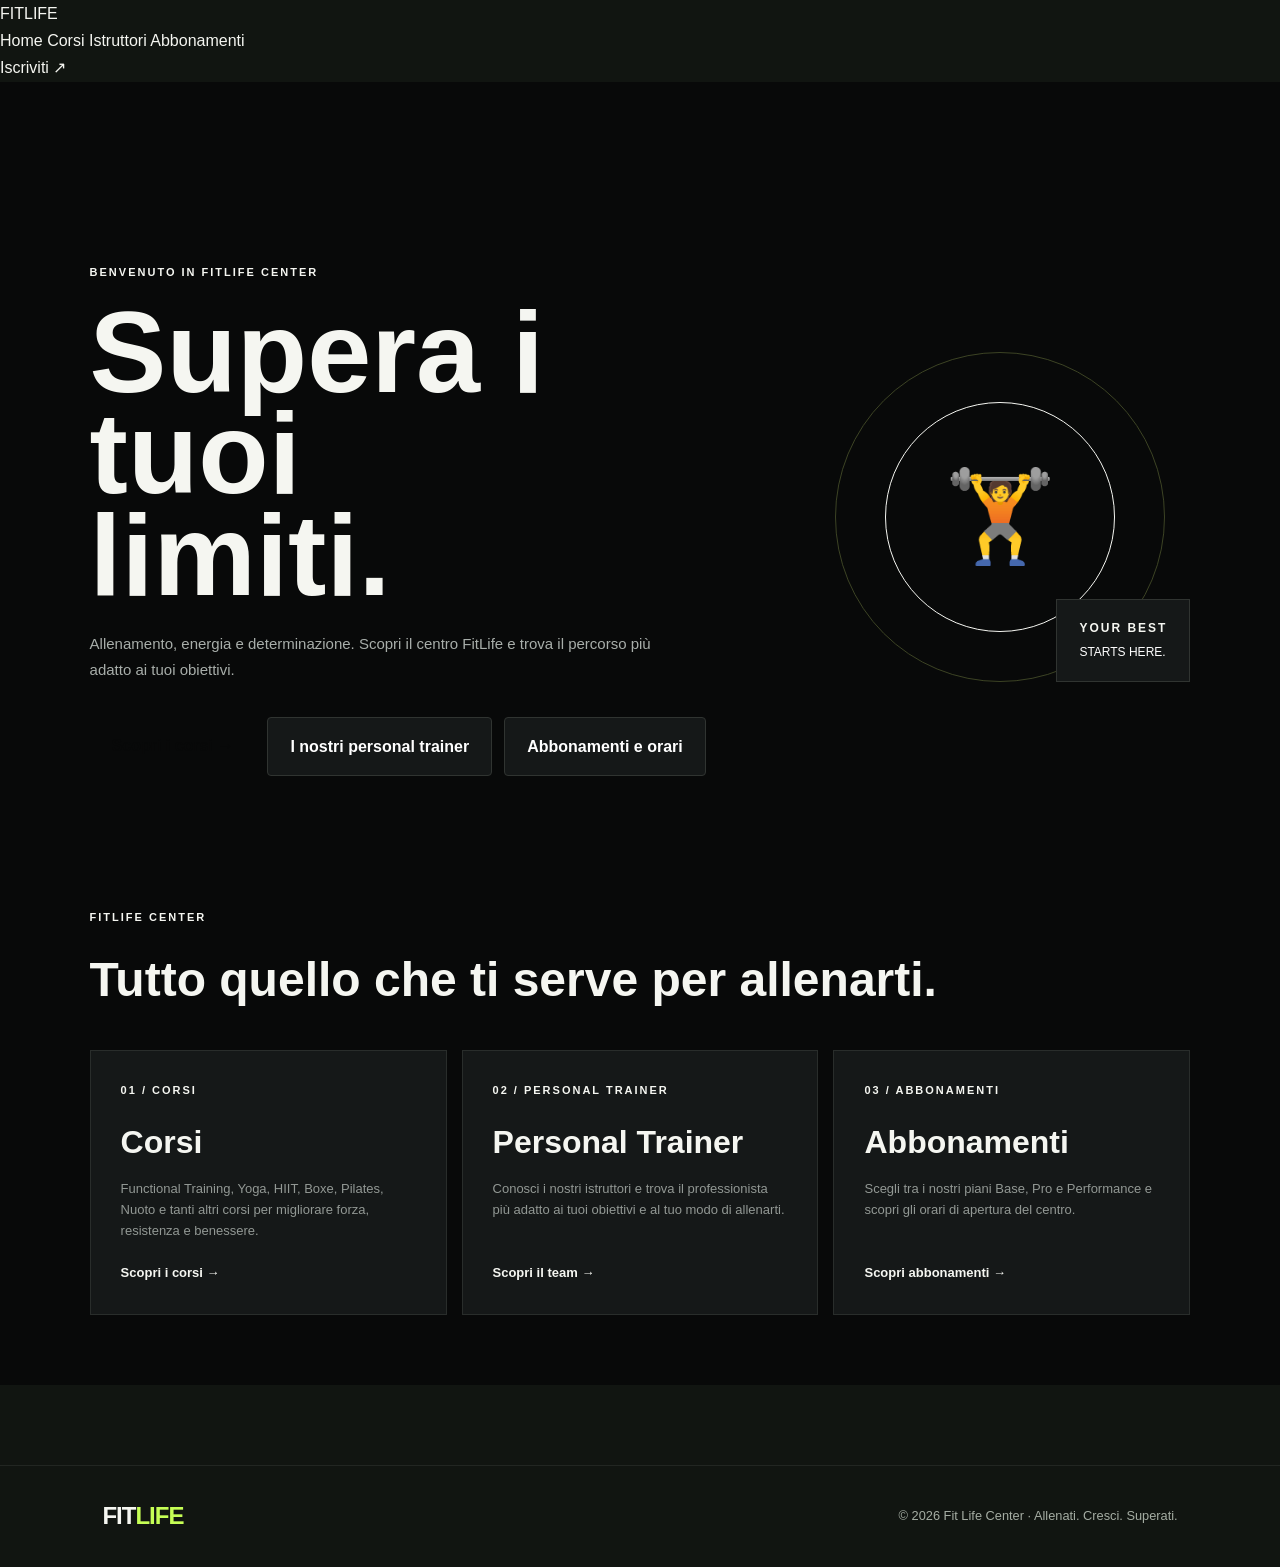
==== commit b64c5e1a: "Update index.html" ====
--- a/index.html
+++ b/index.html
@@ -1,164 +1,442 @@
 <!DOCTYPE html>
 <html lang="it">
 <head>
-  <meta charset="UTF-8">
-  <meta name="viewport" content="width=device-width, initial-scale=1.0">
-  <title>SportZone | Centro Sportivo</title>
-  <link rel="stylesheet" href="style.css">
-  <script src="script.js" defer></script>
-  <link href="https://fonts.googleapis.com/css2?family=Montserrat:wght@400;500;600;700;800&display=swap" rel="stylesheet">
+    <meta charset="UTF-8">
+    <meta name="viewport" content="width=device-width, initial-scale=1.0">
+
+    <title>FitLife Center — Home</title>
+
+    <link rel="stylesheet" href="style.css">
+
+    <style>
+        .home-page {
+            min-height: 100vh;
+            padding: 120px 7% 70px;
+            background: #080909;
+        }
+
+        .home-hero {
+            max-width: 1280px;
+            margin: auto;
+            min-height: 70vh;
+            display: flex;
+            align-items: center;
+            justify-content: space-between;
+            gap: 60px;
+        }
+
+        .home-content {
+            max-width: 700px;
+        }
+
+        .accent {
+            color: var(--lime);
+            font-size: 11px;
+            font-weight: 900;
+            letter-spacing: 2px;
+        }
+
+        .home-content h1 {
+            font-family: Oswald, sans-serif;
+            font-size: clamp(60px, 9vw, 120px);
+            line-height: .88;
+            margin: 18px 0 25px;
+        }
+
+        .home-content h1 span {
+            color: var(--lime);
+        }
+
+        .home-content p {
+            color: #a8aeaa;
+            max-width: 600px;
+            line-height: 1.7;
+            font-size: 15px;
+        }
+
+        .home-buttons {
+            display: flex;
+            flex-wrap: wrap;
+            gap: 12px;
+            margin-top: 35px;
+        }
+
+        .home-button {
+            display: inline-block;
+            padding: 15px 22px;
+            background: var(--lime);
+            color: #080909;
+            font-weight: 900;
+            text-decoration: none;
+            border-radius: 4px;
+            transition: .2s;
+        }
+
+        .home-button:hover {
+            transform: translateY(-3px);
+        }
+
+        .home-button.secondary {
+            background: #151818;
+            color: #fff;
+            border: 1px solid #303431;
+        }
+
+        .home-visual {
+            width: 380px;
+            height: 380px;
+            position: relative;
+            display: flex;
+            align-items: center;
+            justify-content: center;
+            flex-shrink: 0;
+        }
+
+        .visual-circle {
+            position: absolute;
+            border-radius: 50%;
+            border: 1px solid #3c4324;
+        }
+
+        .circle-one {
+            width: 330px;
+            height: 330px;
+        }
+
+        .circle-two {
+            width: 230px;
+            height: 230px;
+            border-color: var(--lime);
+        }
+
+        .fitness-icon {
+            font-size: 90px;
+            z-index: 2;
+        }
+
+        .visual-card {
+            position: absolute;
+            right: 0;
+            bottom: 25px;
+            background: #151818;
+            border: 1px solid #303431;
+            padding: 18px 22px;
+            display: flex;
+            flex-direction: column;
+        }
+
+        .visual-card strong {
+            color: var(--lime);
+            font-size: 12px;
+            letter-spacing: 2px;
+        }
+
+        .visual-card span {
+            color: white;
+            font-size: 12px;
+            margin-top: 4px;
+        }
+
+        .home-sections {
+            max-width: 1280px;
+            margin: 70px auto 0;
+        }
+
+        .home-sections-title {
+            margin-bottom: 30px;
+        }
+
+        .home-sections-title h2 {
+            font-family: Oswald, sans-serif;
+            font-size: 48px;
+            margin-top: 10px;
+        }
+
+        .home-sections-title h2 span {
+            color: var(--lime);
+        }
+
+        .home-grid {
+            display: grid;
+            grid-template-columns: repeat(3, 1fr);
+            gap: 15px;
+        }
+
+        .home-card {
+            background: #151818;
+            border: 1px solid #292d2b;
+            padding: 30px;
+            min-height: 260px;
+            display: flex;
+            flex-direction: column;
+            transition: .25s;
+        }
+
+        .home-card:hover {
+            transform: translateY(-5px);
+            border-color: var(--lime);
+        }
+
+        .home-card-number {
+            color: var(--lime);
+            font-size: 11px;
+            font-weight: 900;
+            letter-spacing: 2px;
+        }
+
+        .home-card h3 {
+            font-family: Oswald, sans-serif;
+            font-size: 32px;
+            margin: 15px 0 10px;
+        }
+
+        .home-card p {
+            color: #929894;
+            font-size: 13px;
+            line-height: 1.6;
+        }
+
+        .card-link {
+            margin-top: auto;
+            padding-top: 20px;
+            color: var(--lime);
+            font-weight: 900;
+            text-decoration: none;
+            font-size: 13px;
+        }
+
+        footer {
+            margin-top: 80px;
+        }
+
+        @media(max-width: 850px) {
+            .home-hero {
+                flex-direction: column;
+                align-items: flex-start;
+            }
+
+            .home-visual {
+                width: 100%;
+                max-width: 380px;
+                margin: auto;
+            }
+
+            .home-grid {
+                grid-template-columns: 1fr;
+            }
+        }
+
+        @media(max-width: 500px) {
+            .home-page {
+                padding: 100px 6% 50px;
+            }
+
+            .home-buttons {
+                flex-direction: column;
+            }
+
+            .home-button {
+                text-align: center;
+            }
+        }
+    </style>
 </head>
+
 <body>
 
-  <header class="hero">
-    <nav class="navbar">
-      <a href="#" class="logo">SPORT<span>ZONE</span></a>
-      <a href="#corsi" class="nav-button">Scopri i corsi</a>
+<header class="header">
+    <nav class="nav">
+
+        <a href="index.html" class="brand">
+            FIT<span>LIFE</span>
+        </a>
+
+        <div class="nav-links">
+            <a href="index.html">Home</a>
+            <a href="sezione-a.html">Corsi</a>
+            <a href="sezione-b.html">Istruttori</a>
+            <a href="sezione-c.html">Abbonamenti</a>
+        </div>
+
+        <a class="nav-cta" href="sezione-c.html">
+            Iscriviti <span>↗</span>
+        </a>
+
     </nav>
-
-    <div class="hero-content">
-      <p class="eyebrow">IL TUO BENESSERE, LA TUA ENERGIA</p>
-      <h1>Supera i tuoi<br><span>limiti.</span></h1>
-      <p class="hero-description">
-        Allenati, divertiti e raggiungi i tuoi obiettivi.
-        Trova il corso perfetto per te nel nostro centro sportivo.
-      </p>
-      <a href="#corsi" class="main-button">ESPLORA I CORSI ↓</a>
-    </div>
-
-    <div class="hero-decoration">MOVE<br>BETTER.</div>
-  </header>
-
-  <main>
-    <section id="corsi" class="courses-section">
-      <div class="section-heading">
-        <p class="eyebrow">TROVA LA TUA DISCIPLINA</p>
-        <h2>I NOSTRI <span>CORSI</span></h2>
-        <p>Scegli come metterti in movimento.</p>
-      </div>
-
-      <div class="courses-grid">
-
-        <article class="course-card">
-          <div class="course-image swimming">
-            <span class="course-number">01</span>
-            <span class="course-icon">🏊</span>
-          </div>
-          <div class="course-info">
-            <span class="category">ACQUA</span>
-            <h3>Nuoto</h3>
-            <p>Migliora resistenza, respirazione e coordinazione. Un'attività completa adatta a tutte le età.</p>
-            <div class="course-details">
-              <span>◷ 45-60 min</span>
-              <span>● Tutti i livelli</span>
+</header>
+
+
+<main class="home-page">
+
+    <!-- HERO -->
+    <section class="home-hero">
+
+        <div class="home-content">
+
+            <small class="accent">
+                BENVENUTO IN FITLIFE CENTER
+            </small>
+
+            <h1>
+                Supera i tuoi<br>
+                <span>limiti.</span>
+            </h1>
+
+            <p>
+                Allenamento, energia e determinazione.
+                Scopri il centro FitLife e trova il percorso
+                più adatto ai tuoi obiettivi.
+            </p>
+
+            <div class="home-buttons">
+
+                <a href="sezione-a.html" class="home-button">
+                    Scopri i corsi →
+                </a>
+
+                <a href="sezione-b.html" class="home-button secondary">
+                    I nostri personal trainer
+                </a>
+
+                <a href="sezione-c.html" class="home-button secondary">
+                    Abbonamenti e orari
+                </a>
+
             </div>
-            <button class="details-button" data-course="nuoto">SCOPRI IL CORSO ↗</button>
-            <div class="extra-details" id="nuoto">
-              <p><strong>Cosa imparerai:</strong> tecnica degli stili, controllo del respiro e sicurezza in acqua.</p>
-              <p><strong>Ideale per:</strong> bambini, adulti e principianti.</p>
+
+        </div>
+
+
+        <div class="home-visual">
+
+            <div class="visual-circle circle-one"></div>
+            <div class="visual-circle circle-two"></div>
+
+            <div class="fitness-icon">
+                🏋️
             </div>
-          </div>
-        </article>
-
-        <article class="course-card">
-          <div class="course-image fitness">
-            <span class="course-number">02</span>
-            <span class="course-icon">🏋️</span>
-          </div>
-          <div class="course-info">
-            <span class="category">FORZA</span>
-            <h3>Fitness</h3>
-            <p>Costruisci forza, aumenta l'energia e migliora la tua forma fisica con allenamenti dinamici.</p>
-            <div class="course-details">
-              <span>◷ 60 min</span>
-              <span>● Base / Avanzato</span>
+
+            <div class="visual-card">
+                <strong>YOUR BEST</strong>
+                <span>STARTS HERE.</span>
             </div>
-            <button class="details-button" data-course="fitness">SCOPRI IL CORSO ↗</button>
-            <div class="extra-details" id="fitness">
-              <p><strong>Cosa farai:</strong> esercizi di forza, circuiti e attività cardiovascolare.</p>
-              <p><strong>Ideale per:</strong> chi vuole sentirsi più forte e attivo.</p>
-            </div>
-          </div>
-        </article>
-
-        <article class="course-card">
-          <div class="course-image yoga">
-            <span class="course-number">03</span>
-            <span class="course-icon">🧘</span>
-          </div>
-          <div class="course-info">
-            <span class="category">EQUILIBRIO</span>
-            <h3>Yoga</h3>
-            <p>Ritrova calma ed equilibrio attraverso posizioni, respirazione e momenti dedicati a te.</p>
-            <div class="course-details">
-              <span>◷ 50 min</span>
-              <span>● Tutti i livelli</span>
-            </div>
-            <button class="details-button" data-course="yoga">SCOPRI IL CORSO ↗</button>
-            <div class="extra-details" id="yoga">
-              <p><strong>Cosa farai:</strong> posizioni, tecniche di respirazione e rilassamento.</p>
-              <p><strong>Ideale per:</strong> chi cerca mobilità, concentrazione e benessere.</p>
-            </div>
-          </div>
-        </article>
-
-        <article class="course-card">
-          <div class="course-image pilates">
-            <span class="course-number">04</span>
-            <span class="course-icon">🤸</span>
-          </div>
-          <div class="course-info">
-            <span class="category">POSTURA</span>
-            <h3>Pilates</h3>
-            <p>Allena il controllo del corpo, rafforza il centro e sviluppa flessibilità e consapevolezza.</p>
-            <div class="course-details">
-              <span>◷ 50 min</span>
-              <span>● Base / Intermedio</span>
-            </div>
-            <button class="details-button" data-course="pilates">SCOPRI IL CORSO ↗</button>
-            <div class="extra-details" id="pilates">
-              <p><strong>Cosa farai:</strong> esercizi controllati, respirazione e stabilizzazione del tronco.</p>
-              <p><strong>Ideale per:</strong> chi desidera lavorare su postura e mobilità.</p>
-            </div>
-          </div>
-        </article>
-
-        <article class="course-card">
-          <div class="course-image martial">
-            <span class="course-number">05</span>
-            <span class="course-icon">🥋</span>
-          </div>
-          <div class="course-info">
-            <span class="category">DISCIPLINA</span>
-            <h3>Arti marziali</h3>
-            <p>Scopri tecniche, coordinazione e autocontrollo in un ambiente motivante e rispettoso.</p>
-            <div class="course-details">
-              <span>◷ 60 min</span>
-              <span>● Principianti inclusi</span>
-            </div>
-            <button class="details-button" data-course="martial">SCOPRI IL CORSO ↗</button>
-            <div class="extra-details" id="martial">
-              <p><strong>Cosa imparerai:</strong> tecniche di base, equilibrio, coordinazione e disciplina.</p>
-              <p><strong>Ideale per:</strong> ragazzi e adulti che vogliono mettersi alla prova.</p>
-            </div>
-          </div>
-        </article>
-
-      </div>
+
+        </div>
+
     </section>
 
-    <section class="cta-section">
-      <p class="eyebrow">IL PRIMO PASSO DIPENDE DA TE</p>
-      <h2>PRONTO A <span>PARTIRE?</span></h2>
-      <p>Vieni a conoscerci e trova il corso adatto ai tuoi obiettivi.</p>
-      <a href="mailto:info@sportzone.it" class="main-button">RICHIEDI INFORMAZIONI ↗</a>
+
+    <!-- TRE SEZIONI -->
+    <section class="home-sections">
+
+        <div class="home-sections-title">
+
+            <small class="accent">
+                FITLIFE CENTER
+            </small>
+
+            <h2>
+                Tutto quello che ti serve per
+                <span>allenarti.</span>
+            </h2>
+
+        </div>
+
+
+        <div class="home-grid">
+
+
+            <!-- CORSI -->
+            <article class="home-card">
+
+                <span class="home-card-number">
+                    01 / CORSI
+                </span>
+
+                <h3>
+                    Corsi
+                </h3>
+
+                <p>
+                    Functional Training, Yoga, HIIT, Boxe,
+                    Pilates, Nuoto e tanti altri corsi per
+                    migliorare forza, resistenza e benessere.
+                </p>
+
+                <a href="sezione-a.html" class="card-link">
+                    Scopri i corsi →
+                </a>
+
+            </article>
+
+
+            <!-- PERSONAL TRAINER -->
+            <article class="home-card">
+
+                <span class="home-card-number">
+                    02 / PERSONAL TRAINER
+                </span>
+
+                <h3>
+                    Personal Trainer
+                </h3>
+
+                <p>
+                    Conosci i nostri istruttori e trova il
+                    professionista più adatto ai tuoi obiettivi
+                    e al tuo modo di allenarti.
+                </p>
+
+                <a href="sezione-b.html" class="card-link">
+                    Scopri il team →
+                </a>
+
+            </article>
+
+
+            <!-- ABBONAMENTI -->
+            <article class="home-card">
+
+                <span class="home-card-number">
+                    03 / ABBONAMENTI
+                </span>
+
+                <h3>
+                    Abbonamenti
+                </h3>
+
+                <p>
+                    Scegli tra i nostri piani Base, Pro e
+                    Performance e scopri gli orari di apertura
+                    del centro.
+                </p>
+
+                <a href="sezione-c.html" class="card-link">
+                    Scopri abbonamenti →
+                </a>
+
+            </article>
+
+
+        </div>
+
     </section>
-  </main>
-
-  <footer>
-    <a href="#" class="logo">SPORT<span>ZONE</span></a>
-    <p>© <span id="year"></span> SportZone · Il movimento è vita.</p>
-  </footer>
+
+</main>
+
+
+<footer>
+
+    <a href="index.html" class="logo">
+        FIT<span>LIFE</span>
+    </a>
+
+    <p>
+        © 2026 Fit Life Center · Allenati. Cresci. Superati.
+    </p>
+
+</footer>
+
 
 </body>
 </html>
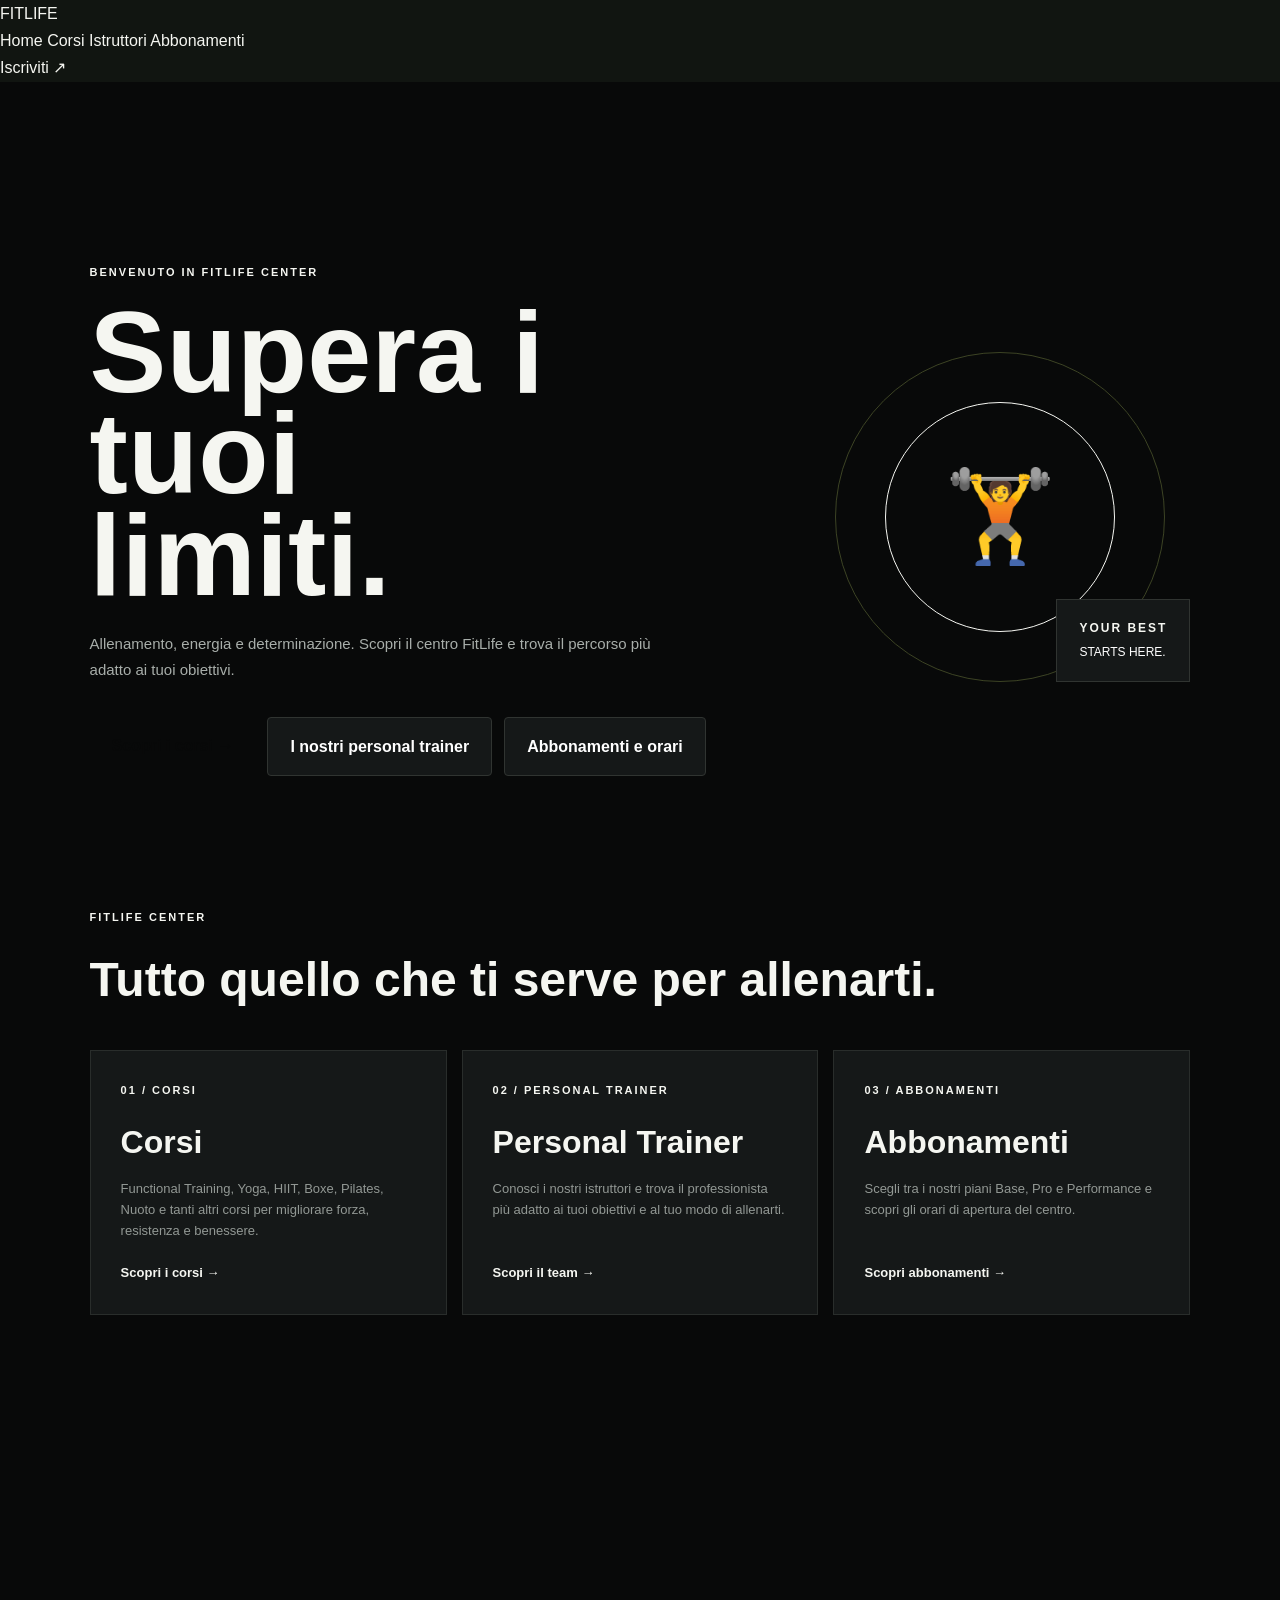
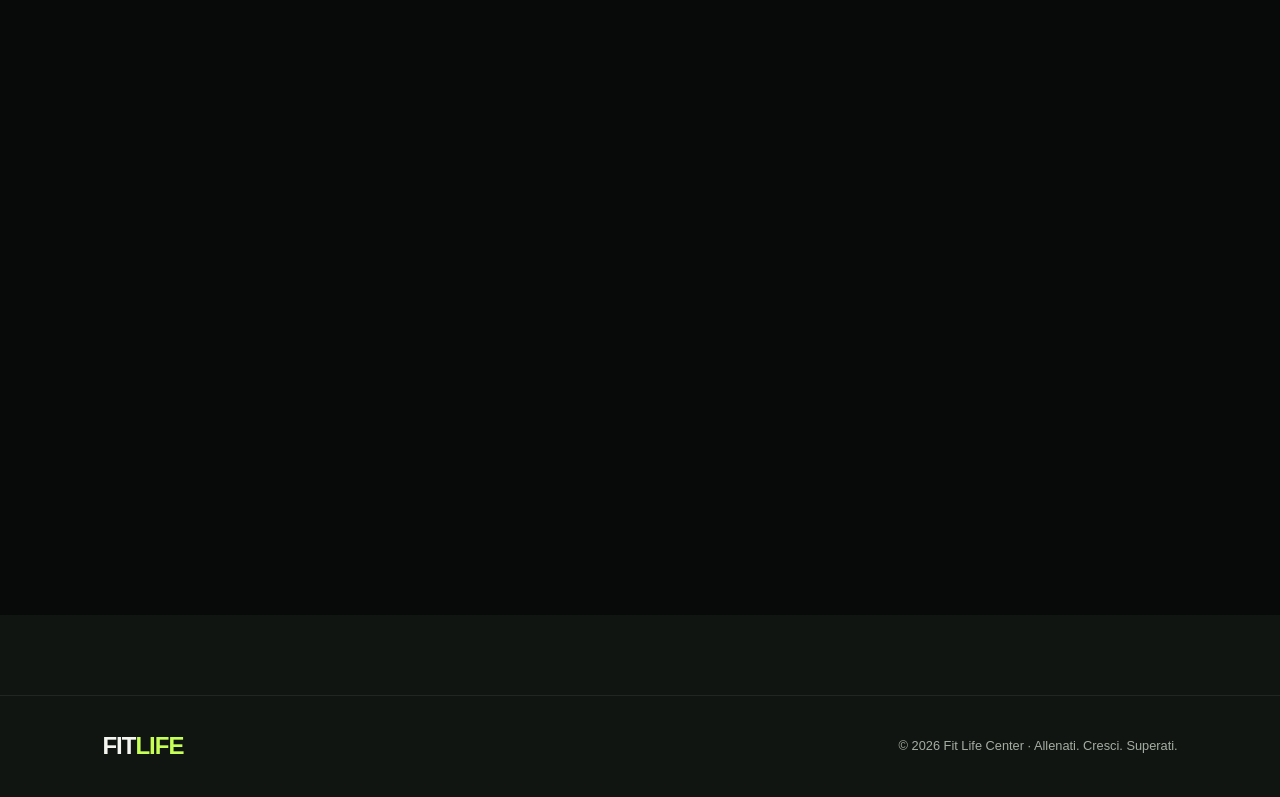
==== commit 740feeda: "Refactor index.html for layout and style enhancements Updated the home page layout and styles for im" ====
--- a/index.html
+++ b/index.html
@@ -11,7 +11,7 @@
     <style>
         .home-page {
             min-height: 100vh;
-            padding: 120px 7% 70px;
+            padding: 120px 7% 900px;
             background: #080909;
         }
 
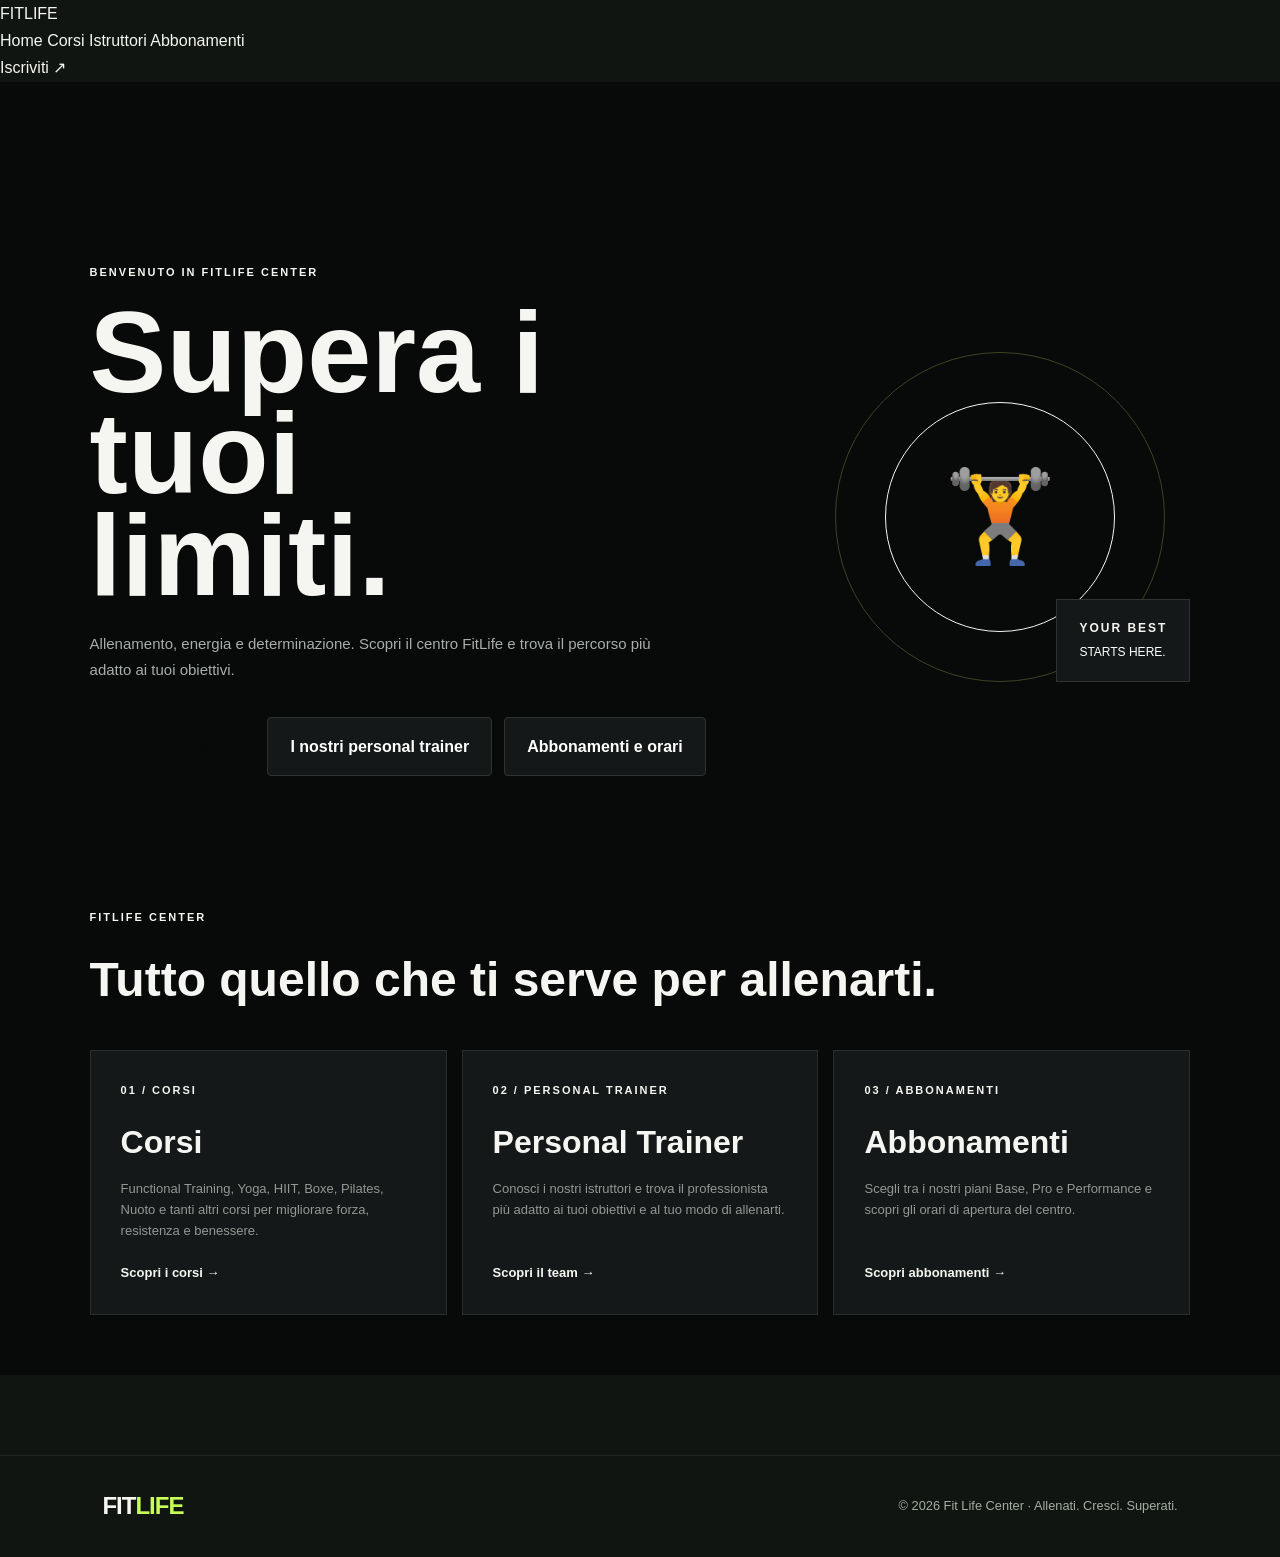
==== commit ae9c3148: "Refactor home page layout and styles Updated the layout and styling of the home page, including adju" ====
--- a/index.html
+++ b/index.html
@@ -11,7 +11,7 @@
     <style>
         .home-page {
             min-height: 100vh;
-            padding: 120px 7% 900px;
+            padding: 120px 7% 60px;
             background: #080909;
         }
 
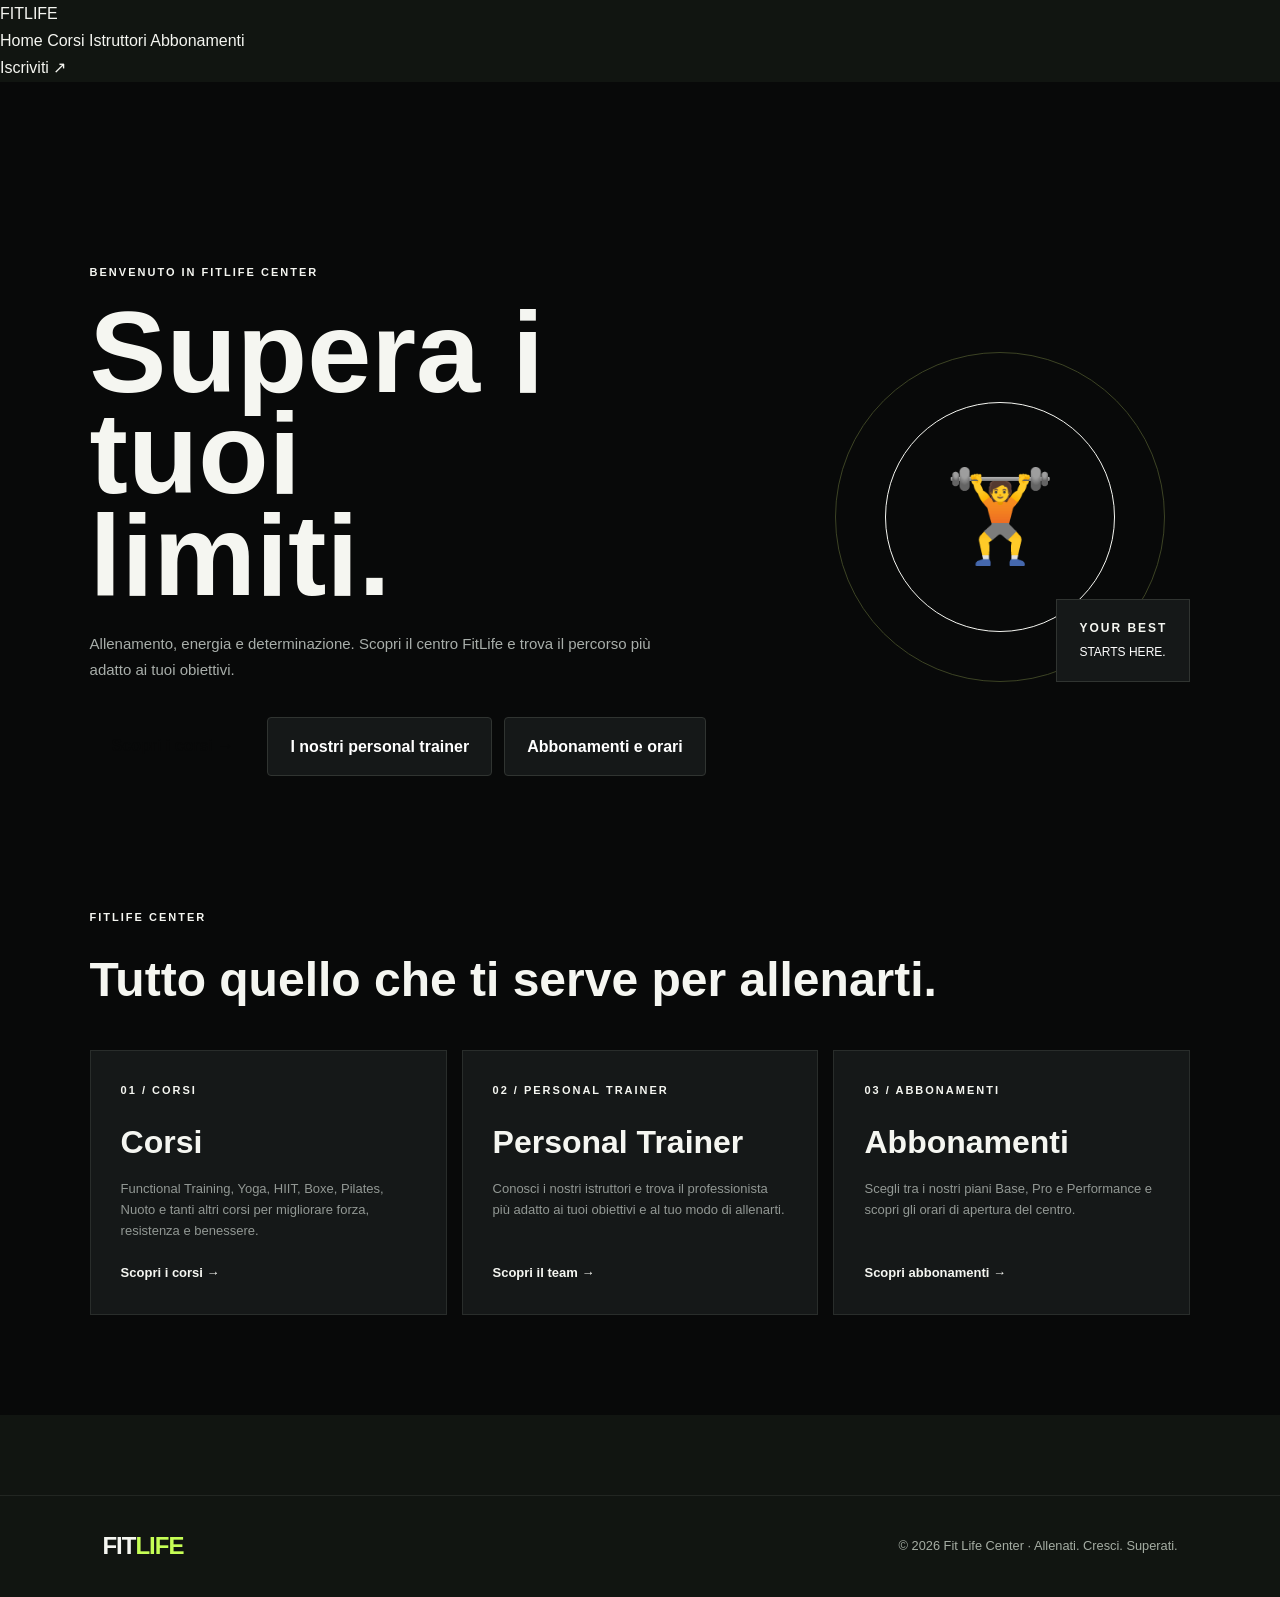
==== commit 3e8e76fe: "Enhance layout and styles in index.html Adjusted layout and styling for improved user experience on " ====
--- a/index.html
+++ b/index.html
@@ -11,7 +11,7 @@
     <style>
         .home-page {
             min-height: 100vh;
-            padding: 120px 7% 60px;
+            padding: 120px 7% 100px;
             background: #080909;
         }
 
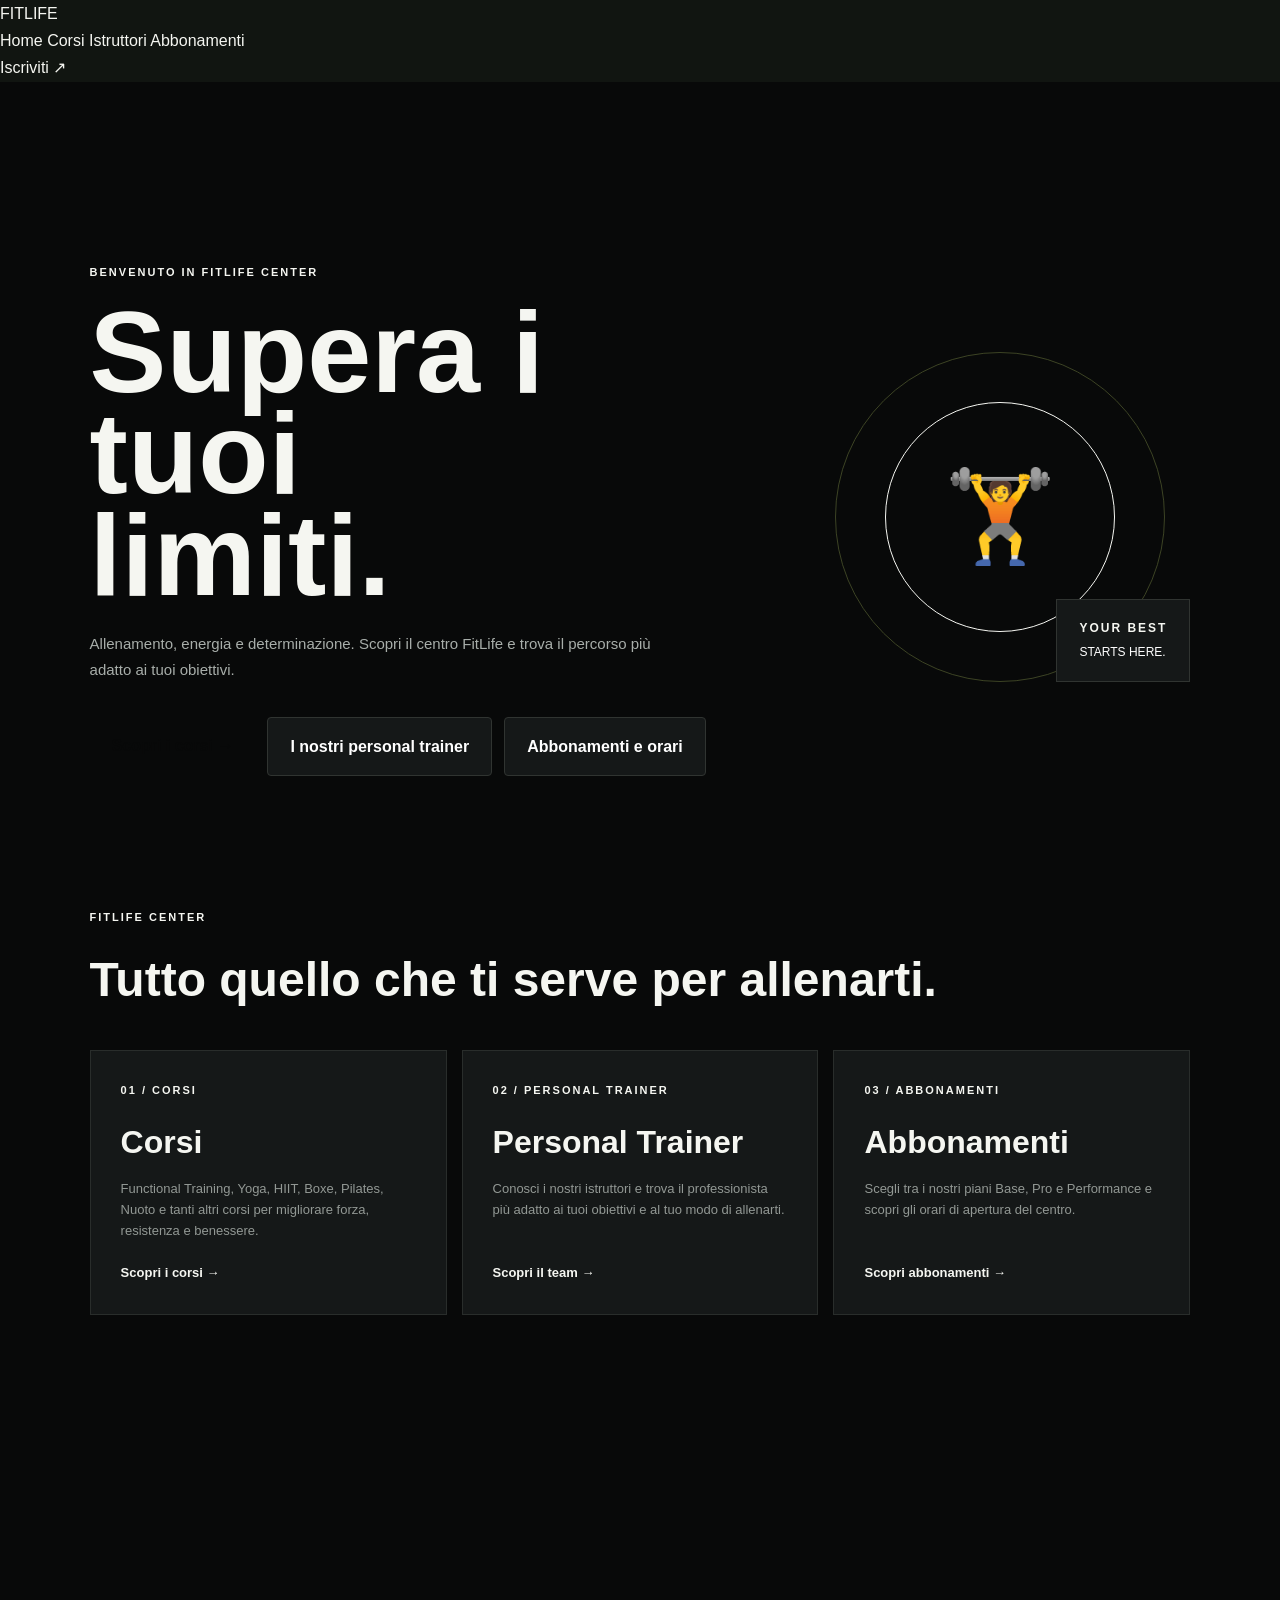
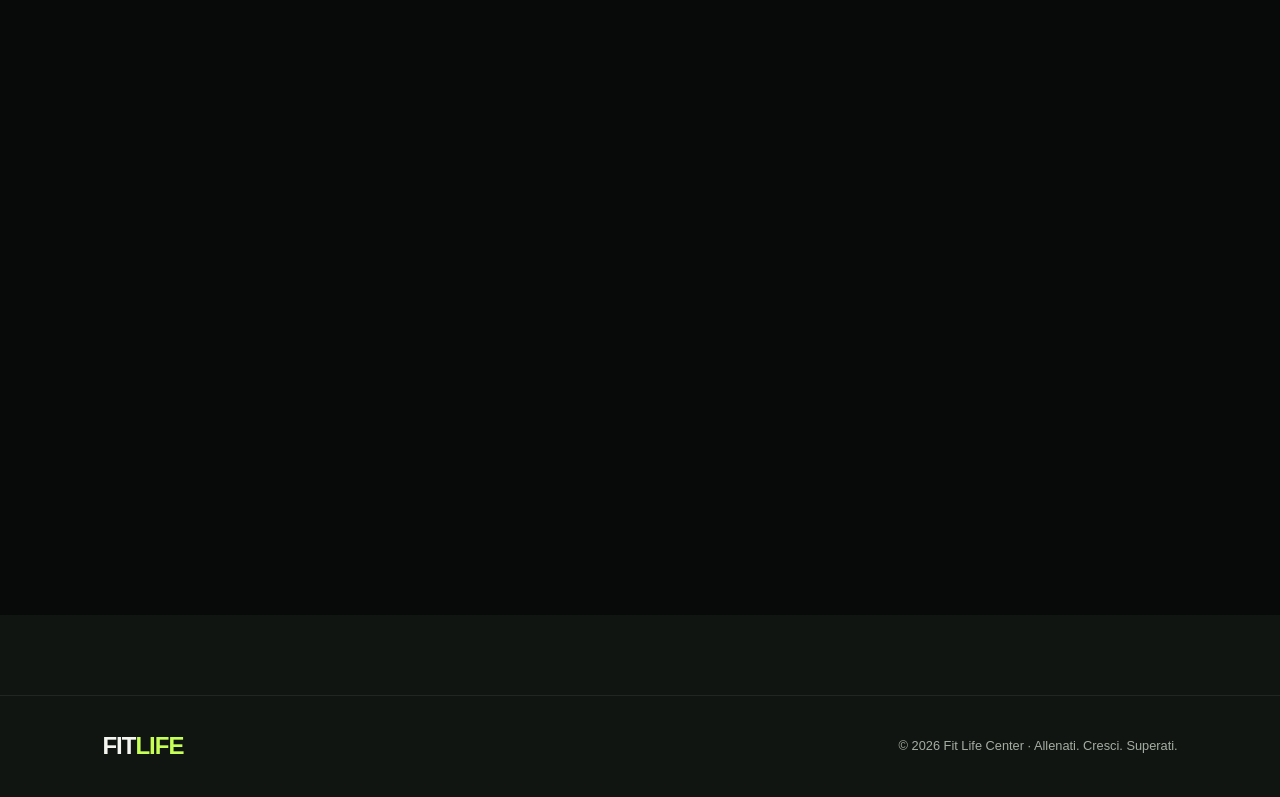
==== commit 372e4295: "Refactor index.html for layout and style adjustments Updated the home page layout and styles for imp" ====
--- a/index.html
+++ b/index.html
@@ -11,7 +11,7 @@
     <style>
         .home-page {
             min-height: 100vh;
-            padding: 120px 7% 100px;
+            padding: 120px 7% 900px;
             background: #080909;
         }
 
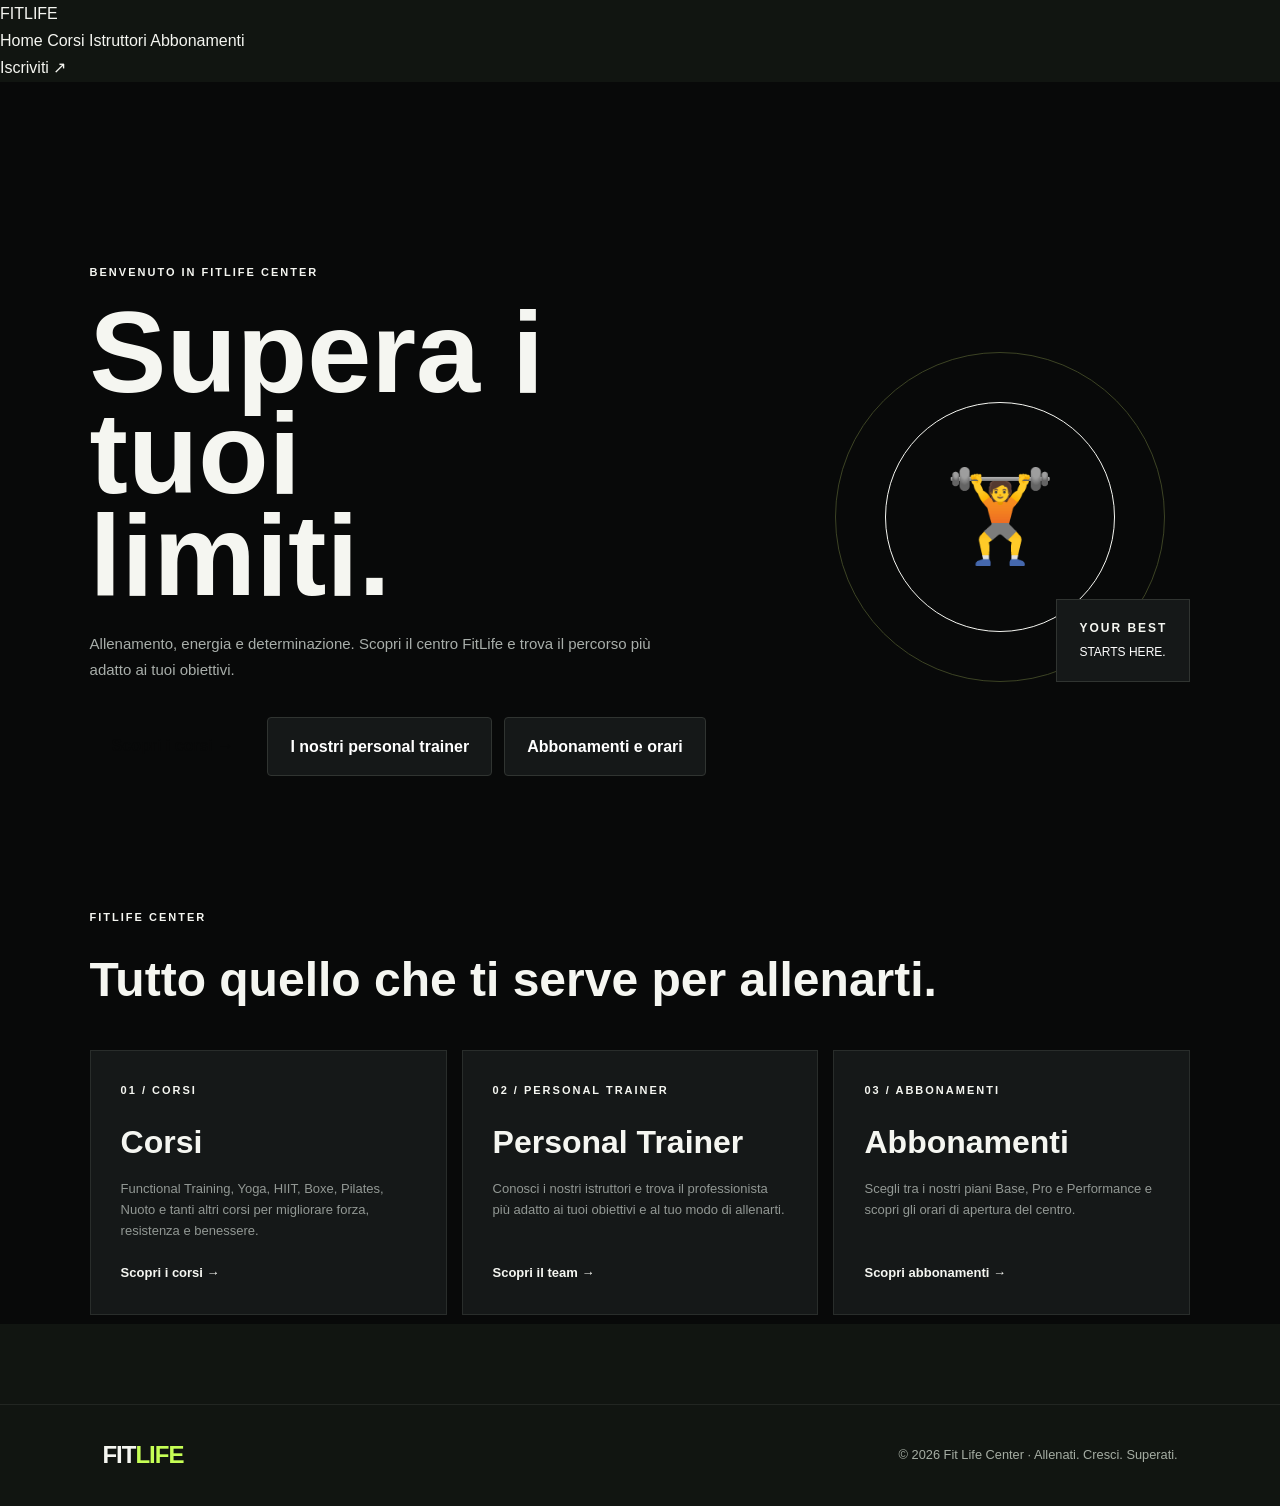
==== commit e3de46f9: "Refactor index.html for improved layout and styles Updated the HTML structure and styles for the Fit" ====
--- a/index.html
+++ b/index.html
@@ -11,7 +11,7 @@
     <style>
         .home-page {
             min-height: 100vh;
-            padding: 120px 7% 900px;
+            padding: 120px 7% 9px;
             background: #080909;
         }
 
